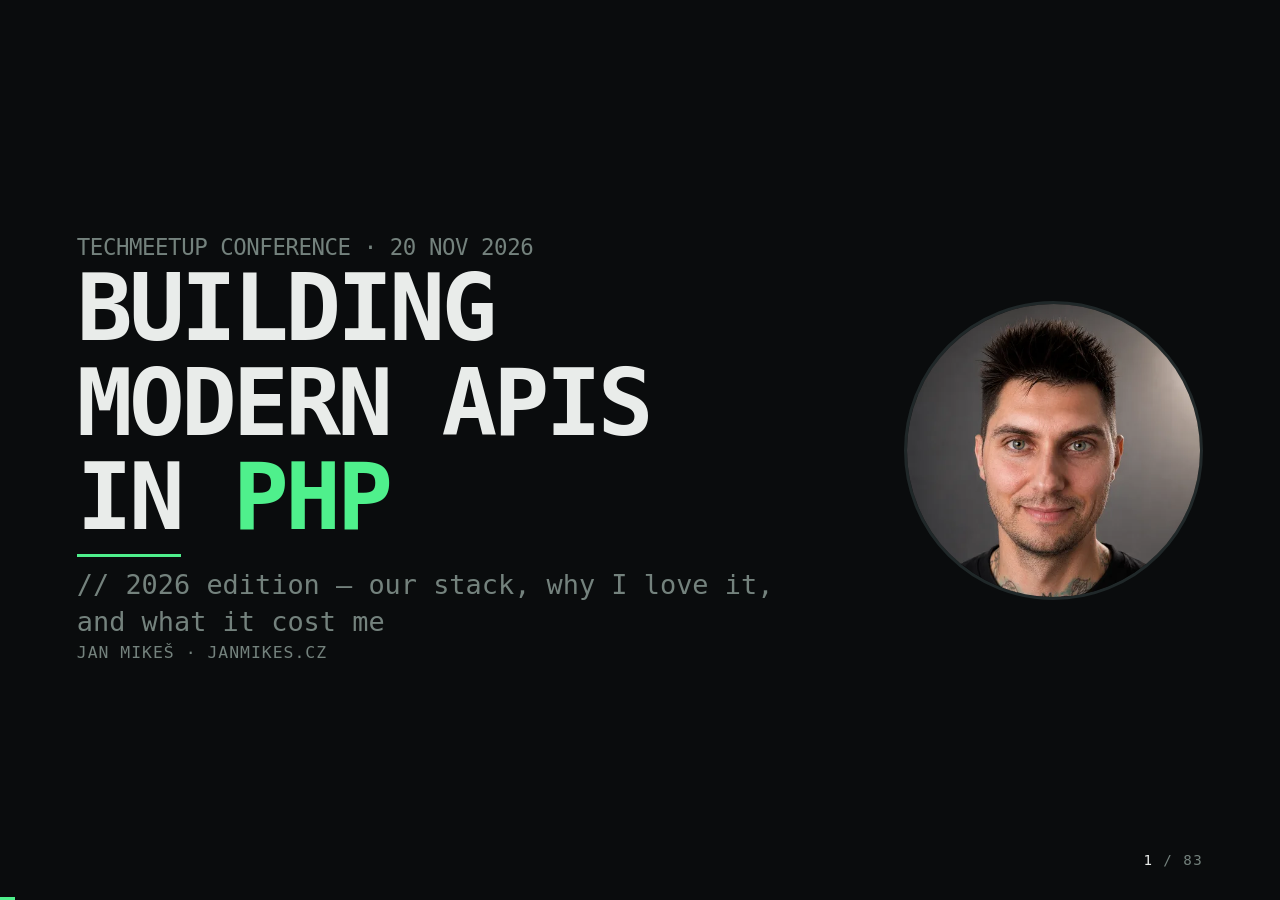
==== index.html @ 892d59a4 "Deck: close the access_control rules on the security slide The two rules were missing their closing " ====
<!DOCTYPE html>
<html lang="en">
<head>
<meta charset="utf-8">
<meta name="viewport" content="width=device-width, initial-scale=1, viewport-fit=cover">
<title>Building Modern APIs in PHP (2026 Edition) — Jan Mikeš</title>
<meta name="description" content="Our stack, why I love it, what it cost me: API Platform without Doctrine CRUD, scenarios and read models, FrankenPHP worker mode. Everything from MySpeedPuzzling, live and open source.">
<meta property="og:title" content="Building Modern APIs in PHP (2026 Edition)">
<meta property="og:description" content="TechMeetup 2026 — Jan Mikeš — API Platform without Doctrine, scenarios, read models and FrankenPHP worker mode, from a real production app.">
<meta property="og:type" content="website">
<link rel="stylesheet" href="style.css?v=2">
</head>
<body>

<div class="deck">

<!-- ===================== COLD OPEN ===================== -->

<section class="slide s-title">
  <div class="title-grid">
    <div>
      <h3>TECHMEETUP CONFERENCE · 20 NOV 2026</h3>
      <h1>BUILDING<br>MODERN APIS<br>IN <mark>PHP</mark></h1>
      <div class="rule-line"></div>
      <p class="sub">// 2026 edition — our stack, why I love it, and what it cost me</p>
      <p class="byline">JAN MIKEŠ · JANMIKES.CZ</p>
    </div>
    <img class="portrait" alt="Jan Mikeš"
         src="assets/img/janmikes-480.webp"
         srcset="assets/img/janmikes-320.webp 320w, assets/img/janmikes-480.webp 480w, assets/img/janmikes-640.webp 640w"
         sizes="(max-width: 860px) 40vw, 28vw"
         width="480" height="480" decoding="async">
  </div>
  <div class="act">cold open</div>
  <aside class="notes-src">Up while people sit down. <b>Do not introduce yourself yet.</b>
  First words: "I've prepared some live coding for you."</aside>
</section>

<section class="slide s-statement">
  <h1>LET'S BUILD<br>AN API.<br><mark>THE 2026 WAY.</mark></h1>
  <div class="act">cold open</div>
  <aside class="notes-src">"Live coding is risky, so I've brought a professional." Next slide plays by itself.</aside>
</section>

<section class="slide" data-autoplay data-speed="0.45" data-type-speed="0.9">
  <h2 class="visually-hidden">The million-dollar prompt</h2>
  <div class="claude">
    <div class="bar"><span class="logo">✻ Claude Code</span><span>~/www/myspeedpuzzling.com</span><span>main</span></div>
    <div class="ln you step type" data-delay="1200" data-text="create me puzzle endpoint that will make me a million dollar, with serializers, validators, pagination, filtering, documentation"></div>
    <div class="ln thinking step" data-delay="300" data-hold="2000">✻ Thinking…</div>
    <div class="ln ai step" data-delay="1400">On it: a public puzzle leaderboard endpoint. First I'll read how the existing API v1 endpoints are built.</div>
    <div class="ln tool step" data-delay="700"><b>Read</b>(src/Api/V1, tests/Controller/Api/V1, .claude/rules)</div>
    <div class="ln out step" data-delay="500">Read 14 files</div>
    <div class="ln tool step" data-delay="700"><b>Search</b>(the website's puzzle leaderboard)</div>
    <div class="ln out step" data-delay="500">src/Query/GetPuzzleSolvers.php · src/Services/PuzzlesSorter.php</div>
    <div class="ln ai step" data-delay="1100">Patterns are clear: DTO + provider, QueryParameter validation, GetPuzzleSolvers + PuzzlesSorter exactly like the website's leaderboard.</div>
    <div class="ln tool step" data-delay="900"><b>Write</b>(src/Api/V1/PuzzleLeaderboardResponse.php)</div>
    <div class="ln out step" data-delay="400">169 lines</div>
    <div class="ln tool step" data-delay="600"><b>Write</b>(src/Api/V1/PuzzleLeaderboardResponseProvider.php)</div>
    <div class="ln out step" data-delay="400">160 lines</div>
    <div class="ln tool step" data-delay="600"><b>Write</b>(tests/Controller/Api/V1/PuzzleLeaderboardEndpointTest.php)</div>
    <div class="ln out step" data-delay="400">394 lines</div>
    <div class="ln tool step" data-delay="900"><b>Bash</b>(phpunit PuzzleLeaderboardEndpointTest)</div>
    <div class="ln out step" data-delay="1300"><span class="ok">OK (21 tests, 140 assertions)</span></div>
    <div class="ln ai step" data-delay="800">21/21 green on the first run.</div>
    <div class="ln tool step" data-delay="700"><b>Bash</b>(phpstan · coding standard)</div>
    <div class="ln out step" data-delay="900"><span class="ok">✓ no errors</span></div>
    <div class="ln tool step" data-delay="800"><b>Bash</b>(gh pr create --draft)</div>
    <div class="ln out step" data-delay="900">github.com/MySpeedPuzzling/myspeedpuzzling.com/pull/477</div>
    <div class="ln final step" data-delay="1400">✓ New endpoint GET /api/v1/puzzles/{puzzleId}/leaderboard is ready: 21 tests, validation, filtering, pagination, serialization and OpenAPI documentation.</div>
    <div class="ln ai step" data-delay="1600">Sorry, million $ not included.</div>
  </div>
  <div class="act">cold open · animation</div>
  <aside class="notes-src"><b>Say nothing. Let them read.</b> It plays by itself, about 18 seconds (slower typing, 2 s of "Thinking…").
  <b>R</b> replays it, <b>→</b> skips to the end. Let the "…is ready" line land, then the last one: "Sorry, million $ not included." Wait for the laugh, then: "<b>It works.</b>"
  Real session: 19 Nov 2026, headless Claude Code, log in recording/session.jsonl. The setup prompt is not shown.</aside>
</section>

<section class="slide s-image">
  <h2 class="visually-hidden">It works: pull request #477</h2>
  <img src="assets/img/pr477-1440.webp"
       srcset="assets/img/pr477-960.webp 960w, assets/img/pr477-1440.webp 1440w, assets/img/pr477-1920.webp 1920w"
       sizes="100vw" alt="GitHub pull request #477, Million-dollar endpoint: puzzle leaderboard, with a description of data, privacy, parameters, errors, auth, docs and 21 tests" width="1920" height="1029" decoding="async">
  <p class="cap"><mark>IT WORKS.</mark> 4 min 5 s · CI green ✓</p>
  <p class="source">PR #477 · 21 tests · 830 lines · (Opus 5.5, /effort medium) · github.com/MySpeedPuzzling/myspeedpuzzling.com/pull/477</p>
  <div class="act">cold open</div>
  <aside class="notes-src">"<b>It works.</b> Four minutes. Twenty-one tests. And not just a terminal: <b>a real PR, on the real repo, CI green.</b>"
  Point at the bullet list: data, privacy, parameters, errors, docs, tests. Five seconds, then on.</aside>
</section>

<section class="slide s-statement">
  <h1>THE INTERESTING<br>PART ISN'T<br>THE <mark>AI</mark>.</h1>
  <p class="after">it's <b>why</b> it only took four minutes.</p>
  <div class="act">cold open</div>
  <aside class="notes-src">"That's what the next forty minutes are about." Slow down here, this is the thesis.</aside>
</section>

<section class="slide">
  <h3>EVERYTHING TODAY IS REAL</h3>
  <h2>MYSPEEDPUZZLING.com</h2>
  <p class="sub">the world's largest collection of speed puzzling results and puzzle database</p>
  <div class="numbers">
    <div><span class="n">12,500</span><span>puzzlers</span></div>
    <div><span class="n">500k+</span><span>solving times</span></div>
    <div><span class="n">daily</span><span>used every single day</span></div>
    <div><span class="n">MIT</span><span>open source</span></div>
  </div>
  <p class="small">github.com/MySpeedPuzzling/myspeedpuzzling.com</p>
  <div class="act">cold open</div>
  <aside class="notes-src">"Not theory. <b>Every file path on my slides exists</b> in that repo, you can check me while I talk."
  Bio in one breath here: who you are, 20 seconds max.
  Numbers: 12,504 players on 19 Nov 2026; 523k solving times in the October copy.</aside>
</section>

<section class="slide s-image">
  <h2 class="visually-hidden">Speed puzzling is a sport</h2>
  <img src="assets/img/wjpc-hall-1440.webp"
       srcset="assets/img/wjpc-hall-960.webp 960w, assets/img/wjpc-hall-1440.webp 1440w, assets/img/wjpc-hall-1920.webp 1920w"
       sizes="100vw" alt="The World Jigsaw Puzzle Championship hall in Valladolid: rows of competitors solving jigsaw puzzles in front of a big screen" width="1920" height="1080" decoding="async">
  <p class="cap">World Jigsaw Puzzle Championship, Valladolid. <mark>yes, it's a real sport.</mark></p>
  <p class="source">photo: World Jigsaw Puzzle Federation, WJPC 2023 · CC BY-SA 4.0 · via Wikimedia Commons</p>
  <div class="act">cold open</div>
  <aside class="notes-src">"People solve jigsaws against a timer. Competitively. <b>A world championship in Valladolid, thousands of competitors.</b> (2026: ~2,400 entries from 72 countries per press coverage, verify before quoting.) Remember that, there's a world record coming later."
  Real photo (WJPC 2023, the only openly licensed one). A WJPC 2026 photo would need the federation's permission.</aside>
</section>

<section class="slide">
  <div class="split">
    <img src="assets/img/wjpc2026-czech-team-720.webp"
         srcset="assets/img/wjpc2026-czech-team-480.webp 480w, assets/img/wjpc2026-czech-team-720.webp 720w, assets/img/wjpc2026-czech-team-960.webp 960w"
         sizes="(max-width: 860px) 80vw, 38vw" alt="The Czech team in yellow shirts in front of the World Jigsaw Puzzle Championship banner in Valladolid, 2026" width="960" height="870" decoding="async">
    <div>
      <h3>WJPC 2026 · VALLADOLID</h3>
      <h1>CZECHIA:<br><mark>WORLD CHAMPIONS</mark><br>IN TEAMS.</h1>
      <p class="sub">the best team on the planet. from here.</p>
    </div>
  </div>
  <div class="act">cold open</div>
  <aside class="notes-src">"And since you're in Czechia: <b>the Czech team are the 2026 world champions in the team category.</b>" Let the applause happen.
  Photo: Jan's own, 19 Sep 2026 (metadata and GPS stripped). Make sure the team is fine with being on the public deck.</aside>
</section>

<section class="slide">
  <h3>OUR STACK</h3>
  <pre class="term xl">PHP 8.5            <span class="dim"># yes, still</span>
Symfony 8
API Platform 5     <span class="dim"># without Doctrine CRUD</span>
Postgres 18        <span class="dim"># 436 hand-written queries</span>
Messenger          <span class="dim"># messages, everywhere</span>
FrankenPHP         <span class="dim"># worker mode</span></pre>
  <p class="why"><span class="arrow">→</span> not "best practice". <mark>our</mark> stack — and why I love it.</p>
  <div class="act">cold open</div>
  <aside class="notes-src">Quick read, one line each. The disclaimer comes next.</aside>
</section>

<!-- ===================== ACT 1 — THE EASY PART ===================== -->

<section class="slide">
  <h3>ACT 1</h3>
  <h2>THE API WAS THE <mark>EASY</mark> PART</h2>
  <div class="deflist">
    <div><span class="k">OCT 2023</span>Symfony app. <b>no API.</b></div>
    <div><span class="k">FEB 2026</span>API Platform. <mark>in one day</mark>.</div>
  </div>
  <p class="why"><span class="arrow">→</span> 2 years 4 months <b>without</b> an API.</p>
  <div class="act">act 1 · easy part</div>
  <aside class="notes-src">"Let me tell you how this API was born. Two years and four months without an API. Then it took one day, with Claude. Same reason the endpoint at the start took four minutes. <b>Why?</b>"
  Today (if asked): 38 operations, OAuth2, personal tokens, AI agents as clients.</aside>
</section>

<section class="slide">
  <h3>HOUR 1 · PLAIN SYMFONY APP → API</h3>
  <pre class="term"><span class="gr">$</span> composer require <mark>api</mark></pre>
  <p class="file">config/routes/api_platform.php</p>
  <pre class="term sm php">$routes-&gt;import('.', 'api_platform')-&gt;prefix('/api');</pre>
  <p class="file">config/packages/api_platform.php · trimmed</p>
  <pre class="term sm php">'mapping'        =&gt; ['paths' =&gt; ['%kernel.project_dir%/<mark>src/Api</mark>']],
'formats'        =&gt; ['json' =&gt; ['application/json']],
'error_formats'  =&gt; ['problem' =&gt; ['application/problem+json']],
'name_converter' =&gt; 'serializer.name_converter.camel_case_to_snake_case',
'defaults'       =&gt; ['stateless' =&gt; true],
'oauth'          =&gt; ['enabled' =&gt; true, 'flow' =&gt; 'authorizationCode', …],</pre>
  <div class="act">act 1 · easy part</div>
  <aside class="notes-src">Fly through it. "The Flex recipe does the rest. One command, one route import, one config file. No controllers. No routes. No serializer config per endpoint. <b>Everything after this hour is plain PHP classes.</b>"
  camelCase in PHP, snake_case on the wire, the name converter maps both ways, including validation paths.</aside>
</section>

<section class="slide">
  <h3>VOCABULARY · 3 WORDS FOR THE NEXT 30 MINUTES</h3>
  <div class="deflist">
    <div><span class="k">RESOURCE</span>a class with <mark>#[ApiResource]</mark>: URL + operations. <i>any</i> class.</div>
    <div class="step"><span class="k">PROVIDER</span>reads. "give me the data for this GET"</div>
    <div class="step"><span class="k">PROCESSOR</span>writes. "do something with this input"</div>
  </div>
  <p class="why step"><span class="arrow">→</span> provider &amp; processor are the <mark>touchpoint</mark>: request data in → your domain → response out</p>
  <p class="why step"><span class="arrow">→</span> by default both point at Doctrine. that default is <mark>the tutorial</mark>.</p>
  <div class="act">act 1 · easy part</div>
  <aside class="notes-src">Slowly, this is the glossary for the rest of the talk.
  "Provider and processor are <b>the only place your code touches the HTTP request</b>: they read what came in, hand it to your domain, and turn the result into the response. Everything behind them doesn't know HTTP exists."
  "Out of the box the provider loads an entity and the processor persists it: that's CRUD. <b>Swap those two and the entity disappears from your API.</b>"
  Input/output DTOs are obvious, not on the slide. If needed, say it in passing: in MSP, *Response classes are what goes out (GET), *Input classes are what comes in (POST/PATCH/DELETE).</aside>
</section>

<section class="slide s-statement">
  <h1>WHAT THEY TEACH<br>YOU IN <mark>SCHOOL</mark></h1>
  <p class="after">the official docs. the courses. every blog post.</p>
  <div class="act">act 1 · school</div>
  <aside class="notes-src">"So what does that default look like? Let's see what you learn when you google 'API Platform tutorial'."
  <b>Be fair:</b> the docs are good. They optimise for getting you running in five minutes. That's their job.</aside>
</section>

<section class="slide">
  <h3>LESSON 1 · THE ENTITY IS THE RESOURCE</h3>
  <pre class="term xl php"><span class="k">#[ORM\Entity]</span>
<span class="k">#[<mark>ApiResource</mark>]</span>
class Review
{ … }</pre>
  <p class="why"><span class="arrow">→</span> your table is now your public API. rename a column, break a client.</p>
  <p class="source">api-platform.com/docs/symfony · getting started (Book, Review)</p>
  <div class="act">act 1 · school</div>
  <aside class="notes-src">"Two attributes and you have a REST API. Magical. And from now on, <b>every migration is an API change</b>."</aside>
</section>

<section class="slide">
  <h3>LESSON 2 · SERIALIZATION GROUPS</h3>
  <pre class="term php"><span class="k">#[ApiResource(</span>
    normalizationContext: ['groups' =&gt; [<mark>'read'</mark>]],
    denormalizationContext: ['groups' =&gt; [<mark>'write'</mark>]],
<span class="k">)]</span>
class Book
{
    <span class="k">#[Groups(['read', 'write'])]</span>
    public $name;

    <span class="k">#[Groups(['write'])]</span>
    public $author;
}</pre>
  <p class="why"><span class="arrow">→</span> one class, many shapes, chosen by strings spread across many files</p>
  <p class="source">api-platform.com/docs/core/serialization · "As soon as any of the author's attributes is in the book group, the author will be embedded."</p>
  <div class="act">act 1 · school</div>
  <aside class="notes-src">Point at $author: "you can send it, but you never get it back. Write-only, because of one missing string." This is the docs' own Book example.
  Read the embedding quote out loud, slowly. "So whether the author ends up in the JSON depends on a string, <b>in another class</b>."</aside>
</section>

<section class="slide">
  <h3>LESSON 3 · LOGIC IN A SAVE() DECORATOR</h3>
  <pre class="term sm php"><span class="k">#[ORM\Entity]</span>
<span class="k">#[ApiResource(operations: [</span>
    new Post(
        processor: <mark>UserPasswordHasher</mark>::class,
        validationContext: ['groups' =&gt; ['Default', 'user:create']],
    ),
<span class="k">])]</span>
class User
{
    private ?string <mark>$plainPassword</mark> = null;  <span class="c">// not a column. lives here anyway.</span>
}

<span class="c"># services.yaml — wraps Doctrine's persist processor</span>
$processor: "@api_platform.doctrine.orm.state.persist_processor"</pre>
  <p class="why"><span class="arrow">→</span> the "register" scenario became a wrapper around <i>save()</i></p>
  <p class="source">api-platform.com/docs/symfony/user</p>
  <div class="act">act 1 · school</div>
  <aside class="notes-src">"A plain-text password field <b>on the entity</b>, a validation group per operation, and business logic hooked into persistence.
  Now add 'send a welcome email', 'give the referral bonus'… all of it lands in save()."</aside>
</section>

<section class="slide">
  <h3>LESSON 4 · …THE DOCS UN-TEACH THEMSELVES</h3>
  <pre class="term xl bad php"><span class="k">#[ApiFilter(SearchFilter::class, …)]</span></pre>
  <p class="why"><span class="arrow">→</span> "The legacy method using the ApiFilter attribute is <mark>not recommended</mark>."</p>
  <p class="source">api-platform.com/docs/core/filters</p>
  <div class="act">act 1 · school</div>
  <aside class="notes-src">Laugh beat. "Even the docs moved on. Half the blog posts out there didn't." The replacement, QueryParameter, is in act 2.</aside>
</section>


<section class="slide">
  <h3>WHY IT HURTS IN YEAR 2</h3>
  <div class="deflist">
    <div><span class="k">SCHEMA</span>is the public contract. refactor a table → version the API</div>
    <div class="step"><span class="k">GROUPS</span>what goes out depends on strings in 12 files</div>
    <div class="step"><span class="k">RELATIONS</span>lazy loading: the N+1 is one serializer call away</div>
    <div class="step"><span class="k">LOGIC</span>hides in persist hooks and lifecycle events</div>
    <div class="step"><span class="k">ONE MODEL</span>reads and writes fight over one class</div>
  </div>
  <p class="why step with-prev"><span class="arrow">→</span> tutorials optimise for <mark>minute 5</mark>. you live in year 5.</p>
  <div class="act">act 1 · school</div>
  <aside class="notes-src">"One model" is the CQS hook: "<b>Reads and writes want different things.</b>" Next slide: the disclaimer, where you say what you'd do instead.</aside>
</section>

<section class="slide s-statement">
  <h3 class="predict">⚠ DISCLAIMER</h3>
  <h1>HIGHLY<br><mark>OPINIONATED.</mark></h1>
  <p class="after">who knows me, knows: I'm obsessed with <b>CQS</b>.</p>
  <p class="after">reads and writes are <mark>different models</mark>.</p>
  <div class="act">act 1 · easy part</div>
  <aside class="notes-src">"Who knows me knows I'm a bit obsessed with CQS: separating the read model from the write model.
  <b>From here on it gets opinionated. You're allowed to boo.</b>" Wait for at least one boo or laugh.
  Everything that follows comes from that one obsession: the resource isn't the entity, scenarios instead of CRUD, read models.</aside>
</section>

<section class="slide s-statement">
  <h1>3 DECISIONS<br>FROM DAY 1.</h1>
  <p class="after">the resource · scenarios · the read model</p>
  <div class="act">act 1 · easy part</div>
  <aside class="notes-src">Answers the "why one day?" from the timeline: "So why did mine take one day? Three decisions from day one. None of them made for an API." Thesis of act 1.</aside>
</section>

<section class="slide s-statement">
  <h3>DECISION 1</h3>
  <h1>THE RESOURCE IS<br><mark>NOT YOUR ENTITY</mark></h1>
  <p class="after"><mark>0</mark> API resources are entities. every single one is a plain DTO.</p>
  <div class="act">act 1 · easy part</div>
  <aside class="notes-src">"Zero." <b>Pause on the zero.</b> Let it sink in.</aside>
</section>

<section class="slide">
  <h3>THE EXAMPLE ENDPOINT · THE RESOURCE</h3>
  <p class="file">src/Api/V1/PuzzleLeaderboardResponse.php · PR #477</p>
  <pre class="term sm php"><span class="k">#[ApiResource(</span><span class="c">/* operations: the GET route + its provider */</span><span class="k">)]</span>
<mark>final class</mark> PuzzleLeaderboardResponse
{
    public function __construct(
        public string $puzzleId,
        public int $total,
        public bool $hasMore,
        <span class="c">/** @var list&lt;PuzzleLeaderboardEntryResponse&gt; */</span>
        public array $entries,
    ) {}
}</pre>
  <p class="why"><span class="arrow">→</span> one DTO = one response shape. no entity. no groups.</p>
  <div class="act">act 1 · easy part</div>
  <aside class="notes-src">"This is what Claude wrote in the opening. <b>Serialization is just… a class.</b>" Trimmed for the slide: the operations (the GET route and its provider) are folded into a comment; the real file is in the PR.</aside>
</section>

<section class="slide s-statement">
  <h3>DECISION 2</h3>
  <h1><mark>SCENARIOS</mark>,<br>NOT CRUD</h1>
  <div class="act">act 1 · easy part</div>
  <aside class="notes-src">"I asked our business people what they think of CRUD. They said: thanks, it's getting better."</aside>
</section>

<section class="slide">
  <h3>WHAT THE USER ACTUALLY WANTS</h3>
  <div class="cols">
    <div>
      <span class="label rd">CRUD</span>
      <pre class="term bad">PATCH /competitions/42
{ "status": "published" }</pre>
    </div>
    <div>
      <span class="label gr">SCENARIO</span>
      <pre class="term">POST /competitions/42/<mark>publish</mark></pre>
    </div>
  </div>
  <p class="why"><span class="arrow">→</span> nobody has ever opened an app to <i>update an entity</i></p>
  <div class="act">act 1 · easy part</div>
  <aside class="notes-src">"They want to <b>publish a competition</b>. Validation, permissions, notifications — all belong to that verb, not to a status field."</aside>
</section>

<section class="slide">
  <h3>DESIGN FROM THE SCREEN, NOT THE TABLE</h3>
  <div class="s2c">
    <div class="s2c-col">
      <span class="s2c-l">1 · the screen</span>
      <div class="s2c-form">
        <div class="s2c-title">Add your time</div>
        <div class="s2c-field"><span>puzzle</span>Ravensburger 1000 ▾</div>
        <div class="s2c-field"><span>time</span>45:12</div>
        <div class="s2c-field"><span>☑</span>first try</div>
        <div class="s2c-btn">Save my time</div>
      </div>
    </div>
    <div class="s2c-ar">→</div>
    <div class="s2c-col">
      <span class="s2c-l">2 · what the user wants</span>
      <div class="s2c-intent">"add my<br>solving time"</div>
    </div>
    <div class="s2c-ar">→</div>
    <div class="s2c-col">
      <span class="s2c-l">3 · the code</span>
      <div class="s2c-code">
        <span class="s2c-k">command</span>
        <span class="s2c-cls"><mark>AddPuzzleSolvingTime</mark></span>
        <span class="s2c-path">src/Message/</span>
        <span class="s2c-down">↓ dispatched to</span>
        <span class="s2c-k">handler</span>
        <span class="s2c-cls">AddPuzzleSolvingTimeHandler</span>
        <span class="s2c-path">src/MessageHandler/</span>
      </div>
    </div>
  </div>
  <p class="s2c-not">not <s>INSERT INTO puzzle_solving_time</s> · not <s>PATCH /puzzle_solving_times/{id}</s></p>
  <p class="why"><span class="arrow">→</span> name the code after the <mark>click</mark>, not after the table</p>
  <p class="why"><span class="arrow">→</span> one command, 3 callers: web form · public API (apps and AI agents) · CLI seeder</p>
  <div class="act">act 1 · easy part</div>
  <aside class="notes-src">Left to right: "This is the screen. The user wants one thing: <b>add my solving time</b>. So the code is called exactly that: the command AddPuzzleSolvingTime, handled by AddPuzzleSolvingTimeHandler. It does everything that one click means."
  Point at the struck-through line: "Nobody clicks INSERT INTO puzzle_solving_time. Nobody wants to PATCH a row."
  Bottom line: one command, three callers (PuzzleAddController, CreateSolvingTimeProcessor, SandboxSeedConsoleCommand; AI agents come in through the public API). That's why the API was cheap: the commands already existed for the web form. Next: why that matters more than it sounds (CRUD).
  Optional aside: "Puzzlers look at the picture on the box before touching a piece. I look at the screen before touching the database."</aside>
</section>

<section class="slide">
  <h3>WHY NOT CRUD? · "I SOLVED A PUZZLE!" THE CRUD WAY</h3>
  <pre class="term bad sm"><span class="dim"># the first try of a puzzle (the client has to move the flag itself)</span>
GET    /puzzle_solving_times?player=me&amp;puzzle=…&amp;first_attempt=true
PATCH  /puzzle_solving_times/{old}    {"first_attempt": false}
POST   /puzzle_solving_times          {"first_attempt": true, "seconds": 2712, …}
DELETE /wish_list_items/{id}          <span class="dim"># solved it, so not on my wishlist any more</span>
<span class="step">POST   /notifications …               <span class="dim"># to my followers? private profile?</span>
POST   /player_badges …               <span class="dim"># for me? my 3 teammates too?</span>
PATCH  /puzzle_statistics/{id} …      <span class="dim"># the average time changed</span></span></pre>
  <p class="why step with-prev"><span class="arrow">→</span> <mark>7 calls</mark>. 0 transactions. the rules live in the mobile app.</p>
  <p class="why step with-prev"><span class="arrow">→</span> crash after call 2? your first try is gone. two phones? two first tries.</p>
  <div class="act">act 1 · easy part</div>
  <aside class="notes-src">"Anemic entity, overworked client: expose the entity and the rules have to live <b>somewhere</b>. Usually in the client."
  Read the first four calmly, they look reasonable. <b>Click:</b> the last three get a laugh.
  "Notify my followers… but my profile is private, so only the ones I allowed. Should the <b>phone</b> know that?"
  Illustrative URLs: this is what the entity-as-resource version would need, not our API.</aside>
</section>

<section class="slide">
  <h3>"I SOLVED A PUZZLE!" · THE SCENARIO WAY</h3>
  <pre class="term">POST /api/v1/me/solving-times
{ "puzzle_id": "…", "time": "45:12", "first_attempt": true }</pre>
  <div class="cols">
    <div>
      <span class="label gr">6 RULES · ONE TRANSACTION</span>
      <ul class="mlist">
        <li>same key = same save</li>
        <li>no accidental twin</li>
        <li>the round must be public</li>
        <li>one first try per puzzle (the flag <i>moves</i>)</li>
        <li>under 100 pieces/min</li>
        <li>teammates resolved</li>
      </ul>
    </div>
    <div class="step">
      <span class="label am">7 REACTIONS · AFTERWARDS</span>
      <ul class="mlist re">
        <li>badges for every teammate</li>
        <li>XP</li>
        <li>puzzle statistics</li>
        <li>time predictions</li>
        <li>duplicate scan</li>
        <li>notify followers (privacy-aware)</li>
        <li>off the wishlist</li>
      </ul>
    </div>
  </div>
  <p class="why step with-prev"><span class="arrow">→</span> <mark>1 call.</mark> the rules live where every client has to pass.</p>
  <p class="source">src/MessageHandler/AddPuzzleSolvingTimeHandler.php · the PuzzleSolved event, 5 listeners</p>
  <div class="act">act 1 · easy part</div>
  <aside class="notes-src">"Same handler for the website form, the API, the CLI import and the AI agents. <b>Nobody can forget a step, because there are no steps.</b>"
  Reads are the same story in reverse: the CRUD read of /me/results was 4,400+ HTTP requests (next: decision 3).</aside>
</section>

<section class="slide s-statement">
  <h3>DECISION 3</h3>
  <h1>THE <mark>READ MODEL</mark></h1>
  <p class="after">ask the database the question the screen asks.</p>
  <div class="act">act 1 · easy part</div>
  <aside class="notes-src">"Writes are scenarios. Reads are screens. Let me show you what a screen costs with an entity-shaped API."</aside>
</section>

<section class="slide">
  <h3 class="predict">PREDICT</h3>
  <h2>GET /me/results<br>for our top puzzler</h2>
  <p class="sub">2,327 results · 2,159 puzzles · about 2 MB of JSON</p>
  <p class="sub">how many SQL queries would classic Doctrine CRUD fire?</p>
  <div class="qmark">?</div>
  <div class="act">act 1 · easy part</div>
  <aside class="notes-src"><b>Get hands up:</b> 10? 100? 1,000? More?</aside>
</section>

<section class="slide">
  <h3>MEASURED · SAME DB, SAME DATA</h3>
  <pre class="term"><span class="rd">Doctrine CRUD</span>   ████████████████████████████  <span class="rd">9,210 queries</span>
                9,559 entities in memory · in ONE request
<span class="gr">read model</span>      ▏                              <span class="gr">7 queries</span>
                0 entities · 108 ms, whole request</pre>
  <p class="why"><span class="arrow">→</span> the REST-purist version: relations as links, the client does the joins. <mark>4,400+ HTTP requests</mark> for one screen.</p>
  <div class="act">act 1 · easy part</div>
  <aside class="notes-src">"Pick your poison: nine thousand queries in one request, or four thousand HTTP requests."
  "You don't fix N+1 with a smarter ORM trick. <b>You ask the database the question the screen asks.</b> And tests assert the query count." Then: "Three decisions. Now let me put them in one picture."
  <b>If asked about time:</b> loading the same data through entities took 1.9 s in a CLI script on a local Postgres (~0.2 ms per query), <i>without</i> HTTP, security or the serializer. With the DB on another host it's 5–9 s from the queries alone. The 4,400+ HTTP requests were counted, not timed (78 pages + 2,159 puzzles + 2,159 statistics).
  Method: benchmark/crud/crud-results.php, content/crud-vs-read-model.md.</aside>
</section>

<section class="slide">
  <h3>PUTTING IT TOGETHER · THE LAYERS</h3>
  <div class="lyr">
    <div class="lyr-hd"></div>
    <div class="lyr-hd l1">HTTP<small>knows the request</small></div>
    <div class="lyr-hd l2">application<small>no HTTP</small></div>
    <div class="lyr-hd l3">domain · storage<small>no HTTP</small></div>

    <div class="lyr-tag gr">API<br>READ</div>
    <div class="lyr-cell l1"><div class="lyr-in"><span class="bx">GET</span><span class="ar">→</span><span class="bx hl">Provider</span></div><div class="lyr-out"><span class="ar">←</span><span class="bx out">Response DTO</span></div></div>
    <div class="lyr-cell l2"><div class="lyr-in"><span class="bx">Query</span></div><div class="lyr-out"><span class="ar">←</span><span class="bx out">Result DTO</span></div></div>
    <div class="lyr-cell l3"><div class="lyr-in"><span class="bx">hand-written SQL</span></div><div class="lyr-out"><span class="ar">←</span><span class="bx out">rows</span><span class="lyr-note">no entity</span></div></div>

    <div class="lyr-tag am step">API<br>WRITE</div>
    <div class="lyr-cell l1 step"><div class="lyr-in"><span class="bx">POST</span><span class="ar">→</span><span class="bx hl">Processor</span></div><div class="lyr-out"><span class="ar">←</span><span class="bx out">Response DTO</span><span class="lyr-note">from the <mark>read side</mark></span></div></div>
    <div class="lyr-cell l2 step"><div class="lyr-in"><span class="bx">Command</span><span class="ar">→</span><span class="bx">Handler</span></div><div class="lyr-out"><span class="ar">←</span><span class="bx out">void</span></div></div>
    <div class="lyr-cell l3 step"><div class="lyr-in"><span class="bx">Entity</span><span class="ar">→</span><span class="bx">Repository</span></div></div>

    <div class="lyr-tag bl step">WEB<br>READ</div>
    <div class="lyr-cell l1 step"><div class="lyr-in"><span class="bx">page</span><span class="ar">→</span><span class="bx hl">Controller</span></div><div class="lyr-out"><span class="ar">←</span><span class="bx out">HTML</span></div></div>
    <div class="lyr-cell l2 lyr-same step"><span>the <b>same</b> Query</span></div>
    <div class="lyr-cell l3 lyr-same step"><span>the <b>same</b> SQL</span></div>

    <div class="lyr-tag bl step">WEB<br>WRITE</div>
    <div class="lyr-cell l1 step"><div class="lyr-in"><span class="bx">form</span><span class="ar">→</span><span class="bx hl">Controller</span></div><div class="lyr-out"><span class="ar">←</span><span class="bx out">redirect</span></div></div>
    <div class="lyr-cell l2 lyr-same step"><span>the <b>same</b> Command</span></div>
    <div class="lyr-cell l3 lyr-same step"><span>the <b>same</b> Entity</span></div>
  </div>
  <div class="act">act 1 · together</div>
  <aside class="notes-src">"Three decisions, one picture." Three bands: only the green HTTP band knows there is a request. Read each row left to right (the request), then the dim line right to left (what comes back).
  <b>Read:</b> GET → provider → query object → SQL. Rows come back as a Result DTO, the provider turns it into the Response DTO. No entity, no Doctrine hydration.
  <b>Write</b> (click): POST → processor (the adapter: validated input, user, id, dispatch) → command → handler → entity → repository. The handler returns <b>void</b>, so the processor asks the <b>read side</b> for the response.
  <b>Web read / web write</b> (clicks): the website's controllers are just more doors. A page uses the same query, a form dispatches the same command.
  "Provider = the read door. Processor = the write door. Controller = the website's door. Everything behind the doors is shared."</aside>
</section>

<section class="slide">
  <h3>SYNTAX SUGAR · THE GOOD KIND</h3>
  <h2>THE <mark>MAGIC</mark> WE WANT</h2>
  <div class="cols magic">
    <div>
      <span class="label gr">MAGIC · API PLATFORM DOES IT</span>
      <ul class="mlist">
        <li>routing from <b>uriTemplate</b></li>
        <li>security expressions per operation</li>
        <li>JSON body → typed <b>Input DTO</b></li>
        <li>validation → <b>422</b> with field paths</li>
        <li>query parameters: typed, validated</li>
        <li>DTO → JSON, the right status codes</li>
        <li>errors as <b>problem+json</b></li>
        <li><b>OpenAPI docs</b>, generated, can't drift</li>
      </ul>
    </div>
    <div class="step">
      <span class="label am">EXPLICIT · I (CLAUDE) WRITE IT</span>
      <ul class="mlist ex">
        <li>the resource: <b>the JSON shape</b></li>
        <li>the provider: <b>which query</b></li>
        <li>the processor: <b>which command</b></li>
        <li>the handler: <b>the business rules</b></li>
        <li>the SQL</li>
      </ul>
      <p class="mnote">no Request. no Response. plain PHP objects in, plain objects out.</p>
    </div>
  </div>
  <p class="why"><span class="arrow">→</span> magic for the boring HTTP, explicit for the business. <mark>the best of both worlds</mark>.</p>
  <div class="act">act 1 · together</div>
  <aside class="notes-src">"Some of you are thinking: attributes, conventions… <b>that's magic</b>. Yes. And it's the magic I want."
  Left column: "All of this is the <b>boring, repetitive</b> part of every endpoint. API Platform does it the same way 38 times. I never write it, I never test it, and the docs can't lie because they come from the same declaration."
  Click, right column: "Everything that is <b>mine</b> is explicit: the shape, the query, the command, the rules. My code never touches the HTTP request."
  Bottom line: "Magic where it's boring, explicit where it matters." (Why not a controller: you'd be writing the left column yourself, 38 times. The docs also recommend providers/processors over custom controllers.)</aside>
</section>

<section class="slide">
  <h3>END TO END · READ ① THE RESOURCE</h3>
  <p class="file">src/Api/V1/MyCollectionsResponse.php</p>
  <pre class="term sm php">#[ApiResource(operations: [
    new <mark>Get</mark>(
        uriTemplate: '/v1/me/collections',
        security: "is_granted('ROLE_OAUTH2_COLLECTIONS:READ') or …",
        provider: <mark>MyCollectionsResponseProvider</mark>::class,
    ),
])]
final class MyCollectionsResponse
{
    public function __construct(
        public string $playerId,
        public int $count,
        /** @var list&lt;CollectionResponse&gt; */
        public array $collections,
    ) {}
}</pre>
  <div class="act">act 1 · end to end</div>
  <aside class="notes-src">Say: "URL, who may call it, the JSON shape. No entity, no groups."
  "Let's walk one read and one write all the way through: <b>my collections</b>. The resource says three things: the URL, who may call it, and the JSON shape. That's all it does."
  Trimmed: the openapi tag and the docblock types; $collections is assigned in the constructor body in the real file.</aside>
</section>

<section class="slide">
  <h3>END TO END · READ ② THE PROVIDER</h3>
  <p class="file">src/Api/V1/MyCollectionsResponseProvider.php</p>
  <pre class="term sm php">/** @implements <mark>ProviderInterface</mark>&lt;MyCollectionsResponse&gt; */
final readonly class MyCollectionsResponseProvider implements ProviderInterface
{
    public function __construct(private GetPlayerCollections $getPlayerCollections) {}

    public function provide(Operation $operation, …): MyCollectionsResponse
    {
        $playerId = /* the logged-in player, from Security */;

        $collections = $this-&gt;<mark>getPlayerCollections</mark>-&gt;byPlayerId($playerId);

        $responses = array_map(
            fn (CollectionOverview $c) =&gt; new CollectionResponse(/* id, name, … */),
            $collections,
        );

        return new MyCollectionsResponse($playerId, count($responses), $responses);
    }
}</pre>
  <div class="act">act 1 · end to end</div>
  <aside class="notes-src">Say: "The provider is glue: who's asking, ask the read side, map to the response."
  "One interface, one method. API Platform calls provide() for the GET and serializes whatever object I return. No Request, no Response."
  Trimmed: the unused $uriVariables/$context parameters, the GetCollectionItems dependency and the virtual "Default Collection" prepended when the player has items outside any collection, and the CollectionResponse constructor arguments (collectionId, name, description, visibility).</aside>
</section>

<section class="slide">
  <h3>END TO END · READ ③ THE QUERY</h3>
  <p class="file">src/Query/GetPlayerCollections.php</p>
  <pre class="term sm php">readonly final class GetPlayerCollections
{
    public function __construct(private Connection $database) {}

    /** @return list&lt;CollectionOverview&gt; */
    public function byPlayerId(string $playerId): array
    {
        $query = &lt;&lt;&lt;SQL
            <span class="syn kw">SELECT</span> id, name, description, visibility
            <span class="syn kw">FROM</span> collection
            <span class="syn kw">WHERE</span> player_id = :playerId
            <span class="syn kw">ORDER BY</span> created_at <span class="syn kw">DESC</span>
            SQL;

        $rows = $this-&gt;database-&gt;executeQuery($query, ['playerId' =&gt; $playerId])
            -&gt;fetchAllAssociative();

        return array_map(fn (array $row) =&gt; new <mark>CollectionOverview</mark>(/* row → typed */), $rows);
    }
}</pre>
  <div class="act">act 1 · end to end</div>
  <aside class="notes-src">Say: "Plain SQL into a read DTO. No entity. The website uses the same query."
  "The query already existed for the collections page. <b>The API just got a new door to it.</b>" GetPlayerCollections is also used by PuzzleLibraryController, PuzzleAddController, PuzzlePickerController and others.
  Reformatted for the slide: the constructor and executeQuery are on one line each, the heredoc is indented, $data is renamed $rows, the closure is an arrow function, the @return/@var docblocks are trimmed, and the CollectionOverview arguments (playerId, collectionId, name, description, visibility) are elided. The SQL is verbatim.</aside>
</section>

<section class="slide">
  <h3>END TO END · WRITE ① THE INPUT</h3>
  <p class="file">src/Api/V1/CreateCollectionInput.php</p>
  <pre class="term sm php">#[ApiResource(operations: [
    new <mark>Post</mark>(
        uriTemplate: '/v1/me/collections',
        security: "is_granted('ROLE_OAUTH2_COLLECTIONS:WRITE') or …",
        output: CollectionResponse::class,
        processor: <mark>CreateCollectionProcessor</mark>::class,
    ),
])]
final class CreateCollectionInput
{
    #[Assert\NotBlank]
    #[Assert\Length(max: 100)]
    public string $name = '';

    #[Assert\Length(max: 500)]
    public ?string $description = null;
}</pre>
  <p class="why"><span class="arrow">→</span> body validation on the input. invalid? a 422 before any of my code runs.</p>
  <div class="act">act 1 · end to end</div>
  <aside class="notes-src">"Input and output are different classes. <b>What you send is not what you get back.</b>"</aside>
</section>

<section class="slide">
  <h3>END TO END · WRITE ② THE PROCESSOR</h3>
  <p class="file">src/Api/V1/CreateCollectionProcessor.php</p>
  <pre class="term sm php">/** @implements <mark>ProcessorInterface</mark>&lt;CreateCollectionInput, CollectionResponse&gt; */
final readonly class CreateCollectionProcessor implements ProcessorInterface
{
    public function process(mixed $data, Operation $operation, …): CollectionResponse
    {
        $playerId = /* the logged-in player, from Security */;

        if (/* no active membership */) {
            throw new AccessDeniedHttpException('Active membership is required');
        }

        $collectionId = <mark>Uuid::uuid7()</mark>-&gt;toString();

        $this-&gt;messageBus-&gt;<mark>dispatch</mark>(new CreateCollection(
            $collectionId, $playerId, $data-&gt;name, /* description, visibility */
        ));

        return new CollectionResponse($collectionId, /* + the input fields */);
    }
}</pre>
  <div class="act">act 1 · end to end</div>
  <aside class="notes-src">Say: "The processor is an adapter. The command has no idea HTTP exists."
  "Who are you, are you allowed, here's your new id, go. The ID is generated <b>before</b> dispatch: sync or async, I already know the URL."
  This is <b>Team A</b> (the clean way); team B comes after the handler.</aside>
</section>

<section class="slide">
  <h3>END TO END · WRITE ③ COMMAND → HANDLER</h3>
  <p class="file">src/MessageHandler/CreateCollectionHandler.php</p>
  <pre class="term sm php">#[AsMessageHandler]
readonly final class CreateCollectionHandler
{
    public function __invoke(CreateCollection $message): <mark>void</mark>
    {
        $player = $this-&gt;playerRepository-&gt;get($message-&gt;playerId);

        if ($this-&gt;collectionRepository-&gt;findByNameAndPlayer(/* name, player */) !== null) {
            throw new CollectionAlreadyExists(/* the existing id */);
        }

        $this-&gt;collectionRepository-&gt;save(new Collection(
            Uuid::fromString($message-&gt;collectionId), $player, $message-&gt;name, /* … */
        ));
    }
}</pre>
  <p class="why"><span class="arrow">→</span> the same handler serves the website form, the API and the CLI</p>
  <div class="act">act 1 · end to end</div>
  <aside class="notes-src">"Same handler for the website form, the API and the CLI." Then on to the next slide: five classes for one write.</aside>
</section>

<section class="slide s-statement">
  <h3>TEAM A</h3>
  <h1>THIS WAS THE<br><mark>CLEAN</mark> WAY.</h1>
  <p class="after">input → processor → command → handler → response. five classes for one write.</p>
  <p class="after">or… <b>even more pragmatic?</b> useful for <mark>pure APIs</mark>.</p>
  <div class="act">act 1 · together</div>
  <aside class="notes-src">"Five classes for one write. Is that a lot? For a public API with strangers on the other side, I think it's worth it. But there's a shorter way, and I use it too: useful for <b>pure APIs</b>, where the API is the only door and one frontend is the only client."</aside>
</section>

<section class="slide">
  <h3>TEAM B · THE PRAGMATIC WAY</h3>
  <p class="file">Fantasy Academy · api/src/Message/Subscription/CreateCheckoutSession.php</p>
  <pre class="term sm php"><span class="k">#[Post(</span>
    uriTemplate: '/subscription/checkout',
    output: CheckoutSessionResponse::class,
    <mark>messenger: 'input'</mark>,
<span class="k">)]</span>
readonly final class CreateCheckoutSession
{
    public function __construct(
        <span class="k">#[Assert\Choice(['monthly', 'yearly'])]</span>
        public string $plan,
    ) {}
}</pre>
  <p class="why"><span class="arrow">→</span> no processor. no mapping. the message <mark>is</mark> the resource.</p>
  <div class="act">act 1 · together</div>
  <aside class="notes-src">"<b>Team B.</b> Another project of mine, open source too. The command carries the API attributes, API Platform dispatches it straight to the bus." (Trimmed: in Fantasy Academy a middleware fills in the user id. We skip that discussion: in MySpeedPuzzling the processor passes the player id explicitly, as on the previous slides.)</aside>
</section>

<section class="slide">
  <h3>TEAM B · THE HANDLER RETURNS THE RESPONSE</h3>
  <p class="file">Fantasy Academy · api/src/MessageHandler/Subscription/CreateCheckoutSessionHandler.php</p>
  <pre class="term sm php">#[AsMessageHandler]
readonly final class CreateCheckoutSessionHandler
{
    public function __invoke(CreateCheckoutSession $message): <mark>CheckoutSessionResponse</mark>
    {
        $user = $this-&gt;userRepository-&gt;getById(/* the logged-in user */);

        /* … find or create the Stripe customer, pick the price for $message-&gt;plan */

        $session = $this-&gt;stripeClient-&gt;createCheckoutSession(/* customer, price, urls, user */);

        <mark>return new CheckoutSessionResponse</mark>(
            checkoutUrl: $session-&gt;url,
            sessionId: $session-&gt;sessionId,
        );
    }
}</pre>
  <p class="why"><span class="arrow">→</span> the return value <mark>is</mark> the response. API Platform reads it from Messenger's HandledStamp.</p>
  <div class="act">act 1 · together</div>
  <aside class="notes-src">"How does the response get back? API Platform's own Messenger processor takes the HandledStamp and serializes the handler's return value. <b>No processor, no mapping, no read-side call.</b>"
  The price: the handler returns data, so it can't simply go async (that would be 202 + output: false). Trimmed: the Stripe customer creation, the price lookup and the success/cancel URLs.</aside>
</section>

<section class="slide s-statement">
  <h1>WHAT DO<br><mark>YOU</mark> THINK?</h1>
  <p class="after">A: more files, a decoupled contract · B: less code, the command <i>is</i> the contract</p>
  <p class="after">hands up: team A … team B …</p>
  <div class="act">act 1 · together</div>
  <aside class="notes-src"><b>Show of hands. Count it out loud.</b> "This is going to be an interesting afterparty."</aside>
</section>

<section class="slide s-rule">
  <h3>MY RULE · OPINION</h3>
  <h2>OWN EVERY CLIENT?<br>THE MESSAGE CAN BE<br>THE CONTRACT.</h2>
  <p class="why"><span class="arrow">→</span> strangers integrate with you? put a <mark>layer</mark> between.</p>
  <p class="rule-sub">Fantasy Academy: one frontend, same repo → B. MySpeedPuzzling: public API, 3 callers → A.</p>
  <div class="act">act 1 · together</div>
  <aside class="notes-src">"<b>Both are mine. I chose differently, on purpose.</b>"</aside>
</section>

<!-- ===================== ACT 2 — PRODUCTION-GRADE ===================== -->

<section class="slide s-rule">
  <h1>PRODUCTION-<br>GRADE</h1>
  <p class="agenda">validation · domain errors · docs · security · speed</p>
  <div class="act">act 2 · production</div>
  <aside class="notes-src">"Fine, it's cheap. Is it any good?"</aside>
</section>

<section class="slide">
  <h3>FILTERING + VALIDATION <mark>FOR FREE</mark></h3>
  <p class="file">src/Api/V1/PuzzleLeaderboardResponse.php · PR #477</p>
  <pre class="term sm php">new Get(
    uriTemplate: '/v1/puzzles/{puzzleId}/leaderboard',
    <mark>parameters</mark>: [
        'type' =&gt; new QueryParameter(
            constraints: [new Choice(['solo', 'duo', 'team'])],
        ),
        'country' =&gt; new QueryParameter(castFn: /* lowercase */),
        'limit' =&gt; new QueryParameter(
            schema: ['type' =&gt; 'integer', 'maximum' =&gt; 100, 'default' =&gt; 20],
            constraints: [new <mark>Range</mark>(min: 1, max: 100)],
        ),
    ],
)</pre>
  <p class="why"><span class="arrow">→</span> declared, not coded. and it lands in the OpenAPI docs.</p>
  <p class="why"><span class="arrow">→</span> <span class="k">?limit=1000</span> → <mark>422</mark> problem+json: "limit: This value should be between 1 and 100."</p>
  <div class="act">act 2 · production</div>
  <aside class="notes-src">Bottom line: "I asked for a thousand. <b>It said no.</b>" problem+json (RFC 9457), every client library understands it.
  Symfony Validator constraints on query parameters. The same declaration drives validation and documentation.</aside>
</section>

<section class="slide">
  <h3>PAGINATION · WHERE DO PAGE AND LIMIT COME FROM?</h3>
  <pre class="term sm"><span class="gr">GET</span> /api/v1/puzzles?<mark>page=2&amp;limit=20</mark></pre>
  <p class="file">src/Api/V1/PuzzleSearchResponseProvider.php</p>
  <pre class="term sm php">public function provide(Operation $operation, …): PuzzleListResponse
{
    // declared as QueryParameter on the resource: validated, cast to int, defaults 1 / 20
    $page  = $operation-&gt;getParameters()-&gt;get('page')-&gt;getValue();     // 2
    $limit = $operation-&gt;getParameters()-&gt;get('limit')-&gt;getValue();    // 20

    $total     = $this-&gt;searchPuzzle-&gt;countByUserInput(/* the filters */);
    $overviews = $this-&gt;searchPuzzle-&gt;byUserInput(
        /* the filters, the sort */
        <mark>offset: ($page - 1) * $limit</mark>,   // 20
        <mark>limit: $limit</mark>,                  // 20
    );
    return new PuzzleListResponse(/* puzzles, total, page, limit, hasMore */);
}</pre>
  <p class="why"><span class="arrow">→</span> page + limit in, offset + limit to the query. SQL does the paging.</p>
  <div class="act">act 2 · production</div>
  <aside class="notes-src">Walk it top to bottom: "The client asks for page 2. <b>page and limit are declared on the resource</b>, like the filters on the previous slide, so they arrive already validated and cast: page=0 or limit=1000 is a 422 before this code runs."
  "Then it's plain PHP: turn page into an offset and hand both to the same query the website's puzzle search uses. <b>No paginator, no magic: two numbers into a query.</b>"
  Real code from the puzzle search endpoint (GET /api/v1/puzzles), trimmed: provide() reads them through a small intValue() helper over $operation-&gt;getParameters(), shown inline here; skipped are the rate limit, the EAN lookup, the filters (query, manufacturer, pieces, difficulty), the membership 403s and the card building.</aside>
</section>

<section class="slide">
  <h3>BODY VALIDATION · WHEN ATTRIBUTES AREN'T ENOUGH</h3>
  <p class="file">src/Api/V1/CreateSolvingTimeInput.php</p>
  <pre class="term sm php">final class CreateSolvingTimeInput
{
    #[Assert\Regex('/^\d{1,2}:\d{2}(:\d{2})?$/', message: 'HH:MM:SS or MM:SS')]
    public string $time = '';

    #[Assert\Positive]
    public ?int $piecesPlaced = null;   // an unfinished competition result

    #[Assert\<mark>Callback</mark>]
    public function validateTime(ExecutionContextInterface $context): void
    {
        if ($this-&gt;piecesPlaced === null &amp;&amp; trim($this-&gt;time) === '') {
            $context-&gt;buildViolation('This value should not be blank.')
                -&gt;atPath('time')-&gt;addViolation();
        }
    }
}</pre>
  <p class="why"><span class="arrow">→</span> rules across fields live on the input too. same 422, same <i>violations</i> format.</p>
  <div class="act">act 2 · production</div>
  <aside class="notes-src">"Time is required… unless the round ran out and you report pieces placed. <b>Plain Symfony Validator</b>, nothing API-specific."
  Reusable custom constraints exist too (StrongPassword, NotMistypedEmailDomain in src/Validator).</aside>
</section>

<section class="slide s-statement">
  <h3>THE LIMIT OF VALIDATION</h3>
  <h1>SOME RULES CAN'T<br>BE CHECKED AT<br><mark>THE DOOR</mark></h1>
  <p class="after">"one first try per puzzle" needs the database. and a race beats any form.</p>
  <div class="act">act 2 · production</div>
  <aside class="notes-src">"Validation at the door is easy: shape, ranges, enums. But 'you already have a first try of this puzzle'
  depends on data, and two phones can submit at the same second. <b>That rule belongs to the domain.</b>"</aside>
</section>

<section class="slide">
  <h3>THROWN IN THE DOMAIN</h3>
  <p class="file">src/MessageHandler/AddPuzzleSolvingTimeHandler.php</p>
  <pre class="term sm php">#[AsMessageHandler]
readonly final class AddPuzzleSolvingTimeHandler
{
    public function __invoke(AddPuzzleSolvingTime $message): void
    {
        if ($message-&gt;firstAttempt) {
            $firstTry = $this-&gt;firstTryAssessor-&gt;assess(/* player, puzzle */);

            if ($firstTry-&gt;blocks($message-&gt;firstTryResolution)) {
                throw new <mark>FirstTryAlreadyTaken</mark>($firstTry);
            }
        }

        /* … save the time, raise PuzzleSolved */
    }
}</pre>
  <p class="why"><span class="arrow">→</span> no HTTP. no status code. just the business saying no.</p>
  <div class="act">act 2 · production</div>
  <aside class="notes-src">"The handler has no idea whether a browser, the API, the CLI or an AI agent called it. <b>It just refuses.</b>"
  334 exception classes in src/Exceptions.</aside>
</section>

<section class="slide">
  <h3>TRANSLATED AT THE EDGE</h3>
  <p class="file">src/Api/V1/CreateSolvingTimeProcessor.php</p>
  <pre class="term sm php">// API door · CreateSolvingTimeProcessor::process()
try {
    $this-&gt;messageBus-&gt;dispatch(new AddPuzzleSolvingTime(/* … */));
} catch (HandlerFailedException $exception) {
    if ($exception-&gt;getPrevious() instanceof <mark>FirstTryAlreadyTaken</mark>) {
        throw FirstTryConflictResponse::from(/* … */);   // → <mark>422</mark> + a helpful detail
    }
    /* other domain errors… */
}

// web door · PuzzleAddController: the SAME exception
if ($realException instanceof FirstTryAlreadyTaken) {
    $form-&gt;addError(new FormError(/* translated message */));   // → a red form error
}</pre>
  <p class="why"><span class="arrow">→</span> one domain exception. <mark>two translations</mark>. each door speaks its own language.</p>
  <div class="act">act 2 · production</div>
  <aside class="notes-src">"The API says 422 with a message the client can act on. The website shows a red line under the form. <b>The rule exists once.</b>"</aside>
</section>

<section class="slide">
  <h3>ONE CODEBASE · 3 KINDS OF CALLER</h3>
  <pre class="diagram">OAuth2 apps      <span class="dim">scopes → roles                        </span>─┐
personal tokens  <span class="dim">Authorization: Token msp_pat_…        </span>─┼─▶  <mark>ApiUser</mark>  ─▶  same commands
AI agents        <span class="dim">internal API, ~90 scenario endpoints  </span>─┘</pre>
  <p class="why"><span class="arrow">→</span> who you are is a firewall problem. what you do is a command.</p>
  <div class="act">act 2 · production</div>
  <aside class="notes-src">PatUser and OAuth2User implement one interface. The internal API for agents is plain Symfony controllers, named by scenario.</aside>
</section>

<section class="slide">
  <h3>SECURITY ① WHO ARE YOU?</h3>
  <p class="file">config/packages/security.php</p>
  <pre class="term sm php">'firewalls' =&gt; [
    'api' =&gt; [
        'pattern'   =&gt; '^/api/v1/',
        'stateless' =&gt; true,                    // no session, no cookie
        '<mark>oauth2</mark>'    =&gt; true,                    // league/oauth2-server-bundle
        'custom_authenticators' =&gt; [PatAuthenticator::class],
    ],
],
'access_control' =&gt; [
    ['path' =&gt; '^/api/v1/me', 'roles' =&gt; [PatUser::ROLE, OAuth2User::ROLE]],
    ['path' =&gt; '^/api/v1/players/.*/results', 'roles' =&gt; [<mark>OAuth2Scope::ResultsRead-&gt;role()</mark>]],
],</pre>
  <p class="why"><span class="arrow">→</span> scopes become roles. a whole path is closed even if an endpoint forgets.</p>
  <div class="act">act 2 · production</div>
  <aside class="notes-src">Plain Symfony security. <b>Firewall = authentication</b>; access_control is the safety net "for the one somebody forgets". The OAuth2 bundle maps scope collections:write to ROLE_OAUTH2_COLLECTIONS:WRITE.</aside>
</section>

<section class="slide">
  <h3>SECURITY ② WHAT MAY YOU DO?</h3>
  <pre class="term sm php">// 1. the operation (#[ApiResource]): is this token allowed here at all?
security: "is_granted('ROLE_OAUTH2_COLLECTIONS:WRITE') or …",

// 2. the processor: the business rule → <mark>403</mark>
if (/* no active membership */) {
    throw new AccessDeniedHttpException('Active membership is required');
}

// 3. the provider: be nice to the database → <mark>429</mark>
if (!$this-&gt;apiPuzzleSearchLimiter-&gt;create($key)-&gt;consume()-&gt;isAccepted()) {
    throw new TooManyRequestsHttpException($retryAfterSeconds);
}</pre>
  <p class="why"><span class="arrow">→</span> token scope, business permission, rate limit. three questions, three places.</p>
  <div class="act">act 2 · production</div>
  <aside class="notes-src">"A personal token can do everything you can. An OAuth app only what you approved. <b>And being logged in doesn't make you a member.</b>"
  Rate limiter: Symfony RateLimiter on puzzle search (PuzzleSearchResponseProvider). Ownership checks ("only your own collection items") live in processors too.</aside>
</section>

<section class="slide s-statement">
  <h3>MIDPOINT BREAK</h3>
  <h1>REMEMBER THE<br><mark>WORLD CHAMPIONS</mark>?</h1>
  <p class="after">let's talk about how fast they are.</p>
  <div class="act">act 2 · easter egg</div>
  <aside class="notes-src">Midpoint reset, callback to the WJPC slides at the start. "World records are set on our platform."</aside>
</section>

<section class="slide">
  <h3>WORLD RECORD MATH</h3>
  <div class="numbers">
    <div><span class="n">16:30</span><span>500 pieces, the fastest solo on MySpeedPuzzling</span></div>
    <div><span class="n">4:05</span><span>one endpoint, Claude Code</span></div>
    <div class="step"><span class="n">= 4</span><span>endpoints per world record</span></div>
  </div>
  <div class="act">act 2 · easter egg</div>
  <aside class="notes-src">"In the time the fastest puzzler solves 500 pieces, Claude ships four endpoints. <b>Lower effort, better context — more.</b>" <b>Confirm the record before the talk.</b></aside>
</section>

<section class="slide s-statement">
  <h1>SPEAKING OF<br><mark>SPEED.</mark></h1>
  <div class="act">act 2 · production</div>
  <aside class="notes-src">Bridge to performance.</aside>
</section>

<section class="slide s-statement">
  <h1>"PHP IS SLOW."</h1>
  <p class="after">— every conference since 2008</p>
  <div class="act">act 2 · production</div>
  <aside class="notes-src">Pause. "PHP has been declared dead more times than I've lost a corner piece under the sofa."</aside>
</section>

<section class="slide">
  <h3>FRANKENPHP</h3>
  <h2><mark>WORKER MODE</mark></h2>
  <pre class="diagram">boot kernel ─▶ build container ─▶ routing   <span class="dim"># once</span>
   ▼
request ─▶ your code ─▶ response ─▶ reset
request ─▶ your code ─▶ response ─▶ reset
request ─▶ …</pre>
  <div class="act">act 2 · production</div>
  <aside class="notes-src">"Classic PHP is a speed puzzler who sweeps the whole puzzle back into the box after every single piece: boot, build the container, route, every request. <b>Worker mode just… keeps the table.</b>" One env variable.</aside>
</section>

<section class="slide">
  <h3 class="predict">PREDICT</h3>
  <h2>GET /api/v1/me</h2>
  <pre class="term xl">classic   23.6 ms · 167 req/s
worker    <span class="am">?</span></pre>
  <div class="act">act 2 · production</div>
  <aside class="notes-src"><b>Hands up:</b> 2×? 5×? 10×?</aside>
</section>

<section class="slide">
  <h3>REVEAL · p50 LATENCY</h3>
  <pre class="term xl">classic   ████████████████████████  23.6 ms
worker    ███                        <mark>3.0 ms</mark></pre>
  <div class="big step">14×</div>
  <p class="sub step">167 → 2,368 requests per second</p>
  <div class="act">act 2 · production</div>
  <aside class="notes-src"><b>Let it land.</b> Same image, same 4 CPUs, same DB. Only FRANKENPHP_WORKER differs.</aside>
</section>

<section class="slide">
  <h3>PRODUCTION · LAST 30 DAYS · ~10M REQUESTS</h3>
  <div class="numbers">
    <div><span class="n">23 ms</span><span>p50</span></div>
    <div><span class="n">115 ms</span><span>p95</span></div>
  </div>
  <p class="why"><span class="arrow">→</span> that's worker mode. in production. right now.</p>
  <div class="act">act 2 · production</div>
  <aside class="notes-src">Source: Sentry, all transactions, 30 days to 19 Nov 2026.</aside>
</section>

<section class="slide s-image">
  <h2 class="visually-hidden">PHP is alive</h2>
  <img src="assets/memes/php-alive-1440.webp"
       srcset="assets/memes/php-alive-960.webp 960w, assets/memes/php-alive-1440.webp 1440w, assets/memes/php-alive-1920.webp 1920w"
       sizes="100vw" alt="A cartoon elephant in a hospital bed giving a thumbs up" width="1920" height="1097" decoding="async">
  <p class="cap">PHP in 2026: "dead" since 2008. <mark>23 ms p50.</mark></p>
  <div class="act">act 2 · production</div>
  <aside class="notes-src">Three seconds. Then on to: how do I know it keeps working?</aside>
</section>


<!-- ===================== ACT 3 — LIVING WITH IT ===================== -->

<section class="slide s-rule">
  <h3>ACT 3</h3>
  <h1>LIVING<br>WITH IT</h1>
  <p class="agenda">measure · alert · fix in an afternoon</p>
  <div class="act">act 3 · living with it</div>
  <aside class="notes-src">"So how do I know it works in production — before users tell me?"</aside>
</section>

<section class="slide">
  <h3>OBSERVABILITY</h3>
  <h2><mark>MEASURE</mark> EVERYTHING.<br>ALERT ON ALMOST NOTHING.</h2>
  <div class="deflist">
    <div><span class="k">Sentry</span>errors, traces, profiles, crons, uptime</div>
    <div><span class="k">own stats</span>API usage per token: Redis → Postgres</div>
    <div><span class="k">Grafana stack</span>Prometheus, Loki, Tempo</div>
    <div><span class="k">paging</span>Alertmanager → Telegram</div>
  </div>
  <div class="act">act 3 · living with it</div>
  <aside class="notes-src">Four layers, each answers one question.</aside>
</section>

<section class="slide">
  <h3>THE ONE PERFORMANCE ALERT</h3>
  <pre class="term">p90(span.duration) &gt; 500 ms   for 30 min
  <mark>EXCLUDING</mark>
    GET  result_image          <span class="dim"># slow by design</span>
    POST stripe_webhook        <span class="dim"># Stripe's timing</span>
    GET  sitemap               <span class="dim"># bots</span>
    GET  checkout_success      <span class="dim"># waits for Stripe</span></pre>
  <p class="why"><span class="arrow">→</span> every alert must be actionable at 3 a.m.</p>
  <div class="act">act 3 · living with it</div>
  <aside class="notes-src">"Exclude what's slow by design, or you'll mute the alert — and miss the real one. And believe me, <b>I know a thing or two about 3 a.m.</b>"</aside>
</section>

<section class="slide s-statement">
  <h3>SEP 2026 · SENTRY WEB-B4</h3>
  <h1>"THE SEARCH<br>FEELS <mark>SLOW</mark>."</h1>
  <p class="after">every header search: 135 ms on average. not broken. just… meh.</p>
  <div class="act">act 3 · feels slow</div>
  <aside class="notes-src">"The classic ticket. No error, no crash. <b>Just a feeling.</b> Sentry turns the feeling into a number and a trace."</aside>
</section>

<section class="slide">
  <h3>THE TRAP I WALKED INTO</h3>
  <p class="file">src/Query/SearchPuzzle.php</p>
  <pre class="term sql">WHERE name ILIKE :searchFullLikeQuery        <span class="c">-- trigram index ✓ (since January)</span>
   OR identification_number <mark class="warn">ILIKE</mark> :searchFullLikeQuery     <span class="c">-- no index</span>
   OR ean <mark class="warn">ILIKE</mark> :eanSearchFullLikeQuery                     <span class="c">-- no index</span></pre>
  <p class="why"><span class="arrow">→</span> one OR arm without an index = a <mark>full table scan</mark>. every search.</p>
  <div class="act">act 3 · feels slow</div>
  <aside class="notes-src">"I indexed the name columns months earlier. Then I added catalogue number and EAN search… and forgot. <b>One un-indexed OR arm and Postgres reads the whole table.</b>" Simplified excerpt.</aside>
</section>

<section class="slide">
  <h3>THE FIX · ONE MIGRATION</h3>
  <p class="file">migrations/Version20260918131133.php · commit 6500b1a88</p>
  <pre class="term sm sql">CREATE INDEX custom_puzzle_identification_number_trgm
    ON puzzle USING GIN (identification_number <mark>gin_trgm_ops</mark>);
CREATE INDEX custom_puzzle_ean_trgm
    ON puzzle USING GIN (ean gin_trgm_ops);</pre>
  <div class="deflist">
    <div><span class="k">src/</span><mark>0 lines</mark> changed</div>
    <div class="step"><span class="k">a brand name</span>75 → 12 ms · production</div>
    <div class="step"><span class="k">"cat"</span>79 → 8.5 ms · production</div>
  </div>
  <div class="act">act 3 · feels slow</div>
  <aside class="notes-src">"Two lines of SQL. Shipped the same afternoon. <b>Not one line of PHP changed.</b>" The commit also adds docs/database-indexes.md: every custom index registered with the query it serves.
  Numbers are from the commit message (measured on production). The brand searched was "wasgij" (a Jumbo puzzle series), labelled generically because the audience won't know it.</aside>
</section>

<section class="slide">
  <h3>AND THE TEST DIDN'T MOVE</h3>
  <p class="file">tests/Controller/Api/V1/PuzzleSearchEndpointTest.php · untouched by the fix</p>
  <pre class="term sm php">public function testQueryMatchesIdentificationNumberAndIsAccentInsensitive(): void
{
    $browser = $this-&gt;createApiClient();
    /* … authenticate with a personal access token */

    $browser-&gt;request('GET', '/api/v1/puzzles', ['query' =&gt; '<mark>RB-500-001</mark>']);

    $this-&gt;assertResponseIsSuccessful();
    $this-&gt;assertSame([PuzzleFixture::PUZZLE_500_01], $this-&gt;ids(/* the response */));
}</pre>
  <p class="why"><span class="arrow">→</span> the test pins the <mark>request and the response</mark>. not the implementation.</p>
  <p class="why step"><span class="arrow">→</span> so I can change exactly one thing underneath, and know nothing else moved.</p>
  <div class="act">act 3 · feels slow</div>
  <aside class="notes-src">"This is why the boring endpoint tests matter. <b>They're not there to find bugs. They're permission to optimise without fear.</b>"
  Second example if asked: ef6428f47, the unpublish check rewritten from OR to UNION: 1.8 s → ~2 ms, only the SQL changed, the internal API test untouched.</aside>
</section>

<section class="slide">
  <h3>WHAT TO LOG · AI AGENTS ARE API CLIENTS TOO</h3>
  <pre class="term sm"><span class="gr">$</span> curl -X POST …/internal-api/series/{seriesId}/<mark>publish</mark>

<span class="dim">[internal_api_audit]</span> Internal API write:
  POST /internal-api/series/…/publish answered 200
  { actingPlayerId, targetIds, createdId }</pre>
  <p class="why"><span class="arrow">→</span> ~90 scenario endpoints, an OpenAPI file, and an audit log</p>
  <div class="act">act 3 · living with it</div>
  <aside class="notes-src">"Every morning I can answer one question: <b>what did Claude do last night?</b>"</aside>
</section>

<section class="slide">
  <h3>REMEMBER THE EXAMPLE ENDPOINT? · WHY IT TOOK 4 MINUTES</h3>
  <div class="deflist">
    <div><span class="k">same pattern</span>× many endpoints to copy from</div>
    <div><span class="k">read model</span>the query already existed</div>
    <div><span class="k">conventions</span>written down in CLAUDE.md</div>
    <div><span class="k">tests</span>that fail loudly, query budgets included</div>
  </div>
  <p class="why"><span class="arrow">→</span> a good architecture for humans is a good <mark>prompt</mark> for agents</p>
  <div class="act">act 3 · living with it</div>
  <aside class="notes-src">The callback to the cold open: "Remember the example endpoint from the start?" Then: "AI isn't magic. It's fast at <b>consistent</b> codebases."</aside>
</section>

<!-- ===================== CLOSE ===================== -->


<section class="slide s-statement">
  <h1>SPREAD<br>THE <mark>WORD</mark>.</h1>
  <p class="after">the few devs I showed this to hated entities as resources. none of them knew a resource can be a <b>plain PHP object</b>.</p>
  <p class="after">API Platform is far more powerful than its tutorials.</p>
  <p class="after">maybe the most <mark>underrated</mark> reason to love PHP APIs.</p>
  <div class="act">close</div>
  <aside class="notes-src">"I've shown this to a few developers. <b>All of them</b> disliked entities as resources. <b>None of them</b> knew the resource doesn't have to be an entity."
  "That's the legacy I want from this talk. <b>Tell one colleague</b>: the resource is not your entity. Dig deeper than the getting-started page."</aside>
</section>

<section class="slide s-closing">
  <h1>THANK <mark>YOU</mark></h1>
  <div class="closing-grid">
    <div class="qr"><img src="assets/img/qr-repo.svg" alt="QR code to the MySpeedPuzzling repository"></div>
    <div>
      <div class="url">github.com/<br>MySpeedPuzzling</div>
      <p class="small" style="font-size:1.5rem;margin:1rem 0">slides on <mark>janmikes.cz</mark></p>
      <div class="copy-wrap">
        <button class="copy-btn" data-text="https://github.com/MySpeedPuzzling/myspeedpuzzling.com">COPY REPO</button>
      </div>
    </div>
  </div>
  <div class="act">close</div>
  <aside class="notes-src">Leave it up during Q&amp;A. If time is left, go on: the bonus war story follows (worker mode incident + Auth0). "The slides are on janmikes.cz." The deck itself lives at techmeetup-conference-2026.janmikes.cz.</aside>
</section>

<!-- ===================== BONUS — only if there is time left ===================== -->

<section class="slide s-statement">
  <h3>BONUS · THE WAR STORY</h3>
  <h1><mark class="bad">BUT.</mark></h1>
  <div class="act">bonus · war story</div>
  <aside class="notes-src">Only if there is time left after THANK YOU (before Q&amp;A). Links back to worker mode: "Remember the 8× faster? <b>But.</b>" <b>Long pause.</b> Lower your voice.</aside>
</section>

<section class="slide">
  <h3>NOVEMBER 2025 · A BIG CINEMA CHAIN HERE</h3>
  <p class="headline">"The website logged fans into other people's accounts."</p>
  <p class="source">CineStar, the Traitors finale ticket rush · nafilmu.cz, refresher.cz (paraphrased and translated)</p>
  <p class="why step"><span class="arrow">→</span> I laughed. how can that happen to a company that size?</p>
  <div class="act">bonus · war story</div>
  <aside class="notes-src">Tell it straight. Click: "<b>I laughed.</b>" Then: "Six weeks later."</aside>
</section>

<section class="slide s-image">
  <h2 class="visually-hidden">31 Dec 2025: the commits and the deploy that went live</h2>
  <p class="cap top">WORKER MODE: <mark>ON</mark> · GOOD NIGHT</p>
  <img src="assets/img/nye-deploy-1440.webp"
       srcset="assets/img/nye-deploy-960.webp 960w, assets/img/nye-deploy-1440.webp 1440w, assets/img/nye-deploy-1920.webp 1920w"
       sizes="100vw" alt="GitHub: commits on 31 Dec 2025 at 02:29, 02:34 and 03:04 CET, and Release #942 re-run at 03:31:47 CET for commit 0f19226, status Success" width="1920" height="608" decoding="async">
  <p class="cap">what could <mark class="bad">possibly</mark> go wrong?</p>
  <p class="source">github.com/MySpeedPuzzling/myspeedpuzzling.com · commits on 31 Dec 2025 · actions run 20610258850, attempt 2</p>
  <div class="act">bonus · war story</div>
  <aside class="notes-src">"New Year's Eve. <b>2:29 a.m.</b>: FrankenPHP worker mode fix. Then 2:34, then 3:04. Three deploys in a row <b>failed</b>. Did I stop? No. <b>I pressed Re-run.</b> 3:31, success, live at 3:35. And I went to sleep." Pause on the bottom line.
  Facts: the deployed commit is 0f19226 (head of the night, includes d203a1a "FrankenPHP Worker mode fix"). Release runs for d203a1a, 742f0ca and 0f19226 failed at 02:36, 02:38 and 03:09; the re-run (attempt 2) of 0f19226 succeeded, 3m 30s. Timestamps shown in CET (GitHub renders relative times; converted for the screenshot).</aside>
</section>

<section class="slide s-image">
  <h2 class="visually-hidden">The inbox on New Year's morning</h2>
  <img src="assets/memes/inbox-1440.webp"
       srcset="assets/memes/inbox-960.webp 960w, assets/memes/inbox-1440.webp 1440w, assets/memes/inbox-1920.webp 1920w"
       sizes="100vw" alt="A mail inbox full of urgent bug reports on 1 January" width="1920" height="1080" decoding="async">
  <p class="cap">1 JAN 2026 · 50 unread</p>
  <div class="act">bonus · war story</div>
  <aside class="notes-src">"New Year's morning. I wake up to <b>fifty emails</b>. URGENT. CRITICAL. BUG. I log in myself… <b>I'm someone else.</b> Refresh. <b>Someone else again.</b>" Mock inbox, fake senders.</aside>
</section>

<section class="slide s-image">
  <h2 class="visually-hidden">One sign-on for everyone</h2>
  <img src="assets/memes/one-signon-1440.webp"
       srcset="assets/memes/one-signon-960.webp 960w, assets/memes/one-signon-1440.webp 1440w, assets/memes/one-signon-1920.webp 1920w"
       sizes="100vw" alt="A crowd of people all wearing the same mask" width="1920" height="1097" decoding="async">
  <p class="cap">perfect single sign-on. <mark>one sign-on. for everyone.</mark></p>
  <div class="act">bonus · war story</div>
  <aside class="notes-src">"Identity roulette. Every user on the site was <b>the last person who logged in</b>. New Year, new me — for everyone."</aside>
</section>

<section class="slide">
  <h3>THE LESSON</h3>
  <pre class="term warn">worker mode doesn't make your code stateful.
<mark class="warn">it reveals it.</mark>

→ <mark>reset</mark> at the START of every request
→ 52 services implement ResetInterface
→ stateless: true, everywhere
→ the rule lives in CLAUDE.md</pre>
  <div class="act">bonus · war story</div>
  <aside class="notes-src">If asked how long the fix took: worker mode off by hand around 9 a.m., a first fix on 1 Jan, the real one on 3 Jan (3 days 14 h).
  "A worker without reset is a hotel that doesn't clean the rooms. The next guest finds the toothbrush… <b>and the previous guest's user id.</b>"</aside>
</section>

<section class="slide s-statement">
  <h1>WHO KEPT<br>THE USER<br>IN <mark>MEMORY</mark>?</h1>
  <p class="after">a third-party bundle.</p>
  <div class="act">bonus · war story</div>
  <aside class="notes-src"><b>Short pause</b>, then straight into the decision I'd undo.</aside>
</section>

<section class="slide s-rule">
  <h3>BONUS</h3>
  <h1>THE DECISION<br>I'D UNDO</h1>
  <div class="act">bonus · war story</div>
  <aside class="notes-src">One. And it answers the question.</aside>
</section>

<section class="slide s-statement">
  <h3>WHO KEPT THE USER IN MEMORY?</h3>
  <h1>THE <mark class="bad">AUTH0</mark><br>BUNDLE.</h1>
  <p class="after">I ran my own fork. and my bug report?</p>
  <pre class="term sm step">auth0/symfony <mark>#227</mark>  "causes authentication leak in worker mode"
opened     31 Dec 2025, 14:40   <span class="dim"># the same afternoon</span>
comments   0
releases   5.7 · 5.8 · 5.9 · 6.0-beta   <span class="dim"># none with the fix</span>
status     OPEN · day 324</pre>
  <div class="act">bonus · war story</div>
  <aside class="notes-src">The callback lands. Click: read the receipt slowly, end on "day 324".
  Checked 19 Nov 2026: upstream src/Service.php still caches the SDK without ResetInterface; the only activity on the issue is a "Scope: Bug" label (12 Mar 2026). "I outsourced auth so I'd never have to think about it. <b>Then I thought about it for three months.</b>"</aside>
</section>

<section class="slide s-image">
  <h2 class="visually-hidden">The wet-ink signature</h2>
  <img src="assets/memes/wet-ink-1440.webp"
       srcset="assets/memes/wet-ink-960.webp 960w, assets/memes/wet-ink-1440.webp 1440w, assets/memes/wet-ink-1920.webp 1920w"
       sizes="100vw" alt="A developer signing a parchment with a quill by candlelight" width="1920" height="1097" decoding="async">
  <p class="cap">2026: getting <mark>my own</mark> users' password hashes back</p>
  <div class="act">bonus · war story</div>
  <aside class="notes-src">"A paid plan, a PGP key, and a <b>wet-ink executive signature</b>. In 2026. I had to find a pen."</aside>
</section>

</div><!-- /.deck -->

<!-- ===================== chrome ===================== -->

<div class="progress" id="progress"></div>
<div class="counter" id="counter"></div>

<div class="tapnav">
  <button id="tap-prev" aria-label="Previous slide">‹</button>
  <button id="tap-next" aria-label="Next slide">›</button>
</div>

<div class="notes" id="notes">
  <div class="hdr">Speaker notes — press N to hide</div>
  <div id="notes-body"></div>
</div>

<div class="jump" id="jump">
  <h4>Jump to slide — press O to close</h4>
  <ol id="jump-list"></ol>
</div>

<div class="help" id="help">
  <p><kbd>→ / space</kbd> next step / slide</p>
  <p><kbd>←</kbd> previous</p>
  <p><kbd>N</kbd> speaker notes</p>
  <p><kbd>O</kbd> jump to slide</p>
  <p><kbd>R</kbd> replay the animation</p>
  <p><kbd>T</kbd> light / dark theme</p>
  <p><kbd>F</kbd> fullscreen</p>
  <p><kbd>Home / End</kbd> first / last slide</p>
  <p><kbd>?</kbd> close this help</p>
</div>

<script src="deck.js?v=2"></script>
</body>
</html>
---- style.css ----
/* ============================================================
   BUILDING MODERN APIS IN PHP (2026 EDITION) — TechMeetup — Jan Mikeš
   High-contrast terminal deck. No build step, no dependencies.
   Base: the TechMeetup #43 decks (DECK-RECIPE.md).
   ============================================================ */

:root {
  --bg:      #0a0c0d;
  --bg-soft: #11161800;
  --panel:   #101618;
  --fg:      #e9ecea;
  --dim:     #74827d;
  --green:   #4ff08c;
  --amber:   #ffc14d;
  --red:     #ff6b5e;
  --line:    #202829;
  --fg-soft: #cfd6d2;   /* quoted prompt text: softer than --fg, still readable */
  --overlay: #060809;   /* notes / help / jump backdrops */
  --overlay-fg: #c6cfca;
  --clay:    #e08a66;   /* Claude Code accent in the chat animation */
  --syn-kw:   #c586c0;  /* syntax: keyword */
  --syn-str:  #ce9178;  /* syntax: string */
  --syn-var:  #9cdcfe;  /* syntax: variable */
  --syn-type: #4ec9b0;  /* syntax: class / type */
  --syn-fn:   #dcdcaa;  /* syntax: function call */
  --syn-num:  #b5cea8;  /* syntax: number */
  --mono: ui-monospace, "SF Mono", SFMono-Regular, Menlo, Monaco,
          "Cascadia Mono", "Roboto Mono", Consolas, monospace;
}

/* Root font-size scales with BOTH viewport axes so the deck reads
   correctly on any projector aspect ratio, not just 16:9. */
html {
  font-size: clamp(13px, calc(0.5vw + 0.95vh), 26px);
  background: var(--bg);
}

/* Light theme. Same token names, so every rule below works unchanged.
   Accents are darkened: the dark-mode green/amber fail contrast on a light ground. */
body.light {
  --bg:      #f5f3ee;
  --panel:   #e7e4db;
  --fg:      #14181a;
  --dim:     #5c6560;
  --green:   #06703a;
  --amber:   #8a5200;
  --red:     #b3261e;
  --line:    #d6d2c7;
  --fg-soft: #2f3639;
  --overlay: #ffffff;
  --overlay-fg: #2f3639;
  --clay:    #9a4422;
  --syn-kw:   #af00db;
  --syn-str:  #a31515;
  --syn-var:  #001080;
  --syn-type: #267f99;
  --syn-fn:   #795e26;
  --syn-num:  #098658;
}
html.light { background: #f5f3ee; }

* { box-sizing: border-box; }

body {
  margin: 0;
  background: var(--bg);
  color: var(--fg);
  font-family: var(--mono);
  font-size: 1rem;
  line-height: 1.5;
  overflow: hidden;
  -webkit-font-smoothing: antialiased;
}

/* ---------- slide frame ---------- */

.deck { position: fixed; inset: 0; }

.slide {
  position: absolute;
  inset: 0;
  display: none;
  flex-direction: column;
  justify-content: center;
  padding: 5vh 6vw;
  gap: 1.4rem;
  overflow-y: auto;
  overflow-x: hidden;
}

.slide.is-active {
  display: flex;
  animation: rise 170ms ease-out;
}

@keyframes rise {
  from { opacity: 0; transform: translateY(0.7rem); }
  to   { opacity: 1; transform: none; }
}

@media (prefers-reduced-motion: reduce) {
  .slide.is-active { animation: none; }
}

/* Speaker-note source: read by deck.js for the N overlay, never displayed. */
.notes-src { display: none; }

/* A title that must exist for the jump index but must not be drawn.
   display:none would hide it from deck.js's label lookup too. */
.visually-hidden {
  position: absolute; width: 1px; height: 1px; overflow: hidden;
  clip-path: inset(50%); white-space: nowrap;
}

/* ---------- type ---------- */

h1, h2, h3 { margin: 0; font-weight: 700; letter-spacing: -0.02em; }

h1 { font-size: 4.6rem; line-height: 1.02; }
h2 { font-size: 3.3rem; line-height: 1.08; }
h3 { font-size: 1.5rem; line-height: 1.2; color: var(--dim); font-weight: 500; }

p  { margin: 0; font-size: 1.35rem; }

.sub     { color: var(--dim); font-size: 1.45rem; line-height: 1.4; }
.byline  { color: var(--dim); font-size: 1.1rem; letter-spacing: 0.06em; }
.small   { font-size: 1.05rem; color: var(--dim); }
.small.bright { color: var(--fg); }   /* supporting line that carries the evidence */
.tight   { line-height: 1.25; }

mark {
  background: none;
  color: var(--green);
  font-weight: 700;
}
mark.warn { color: var(--amber); }
mark.bad  { color: var(--red); }

.dim  { color: var(--dim); }
.gr   { color: var(--green); }
.am   { color: var(--amber); }
.rd   { color: var(--red); }

/* ---------- terminal block ---------- */

.term {
  font-family: var(--mono);
  background: var(--panel);
  border: 1px solid var(--line);
  border-left: 3px solid var(--green);
  border-radius: 3px;
  padding: 1.5rem 1.8rem;
  margin: 0;
  font-size: 1.5rem;
  line-height: 1.65;
  white-space: pre;
  overflow-x: auto;
  color: var(--fg);
  tab-size: 2;
}

.term.quote  { border-left-color: var(--dim); color: var(--fg-soft); }
.term.warn   { border-left-color: var(--amber); }
.term.bad    { border-left-color: var(--red); }
.term.plain  { background: none; border: none; padding: 0; }
.term.xl     { font-size: 2rem; }
.term.sm     { font-size: 1.2rem; }

.prompt::before { content: "$ "; color: var(--green); }

/* ---------- statement slides ---------- */

.s-statement { justify-content: center; }
.s-statement h1 { font-size: 5.4rem; }
.s-statement .after { color: var(--dim); font-size: 1.5rem; margin-top: 1rem; }

.h1-mid { font-size: 3.5rem; }
.mt { margin-top: 2rem; }

/* ---------- title / closing ---------- */

.title-grid {
  display: flex; align-items: center; gap: 5vw; width: 100%;
}
.title-grid > div { flex: 1 1 auto; min-width: 0; }
/* The source files are already square, so the circle needs no aspect-ratio
   or object-fit — and that combination stopped Chrome painting the image. */
.portrait {
  flex: 0 0 auto;
  width: 28vw; max-width: 20rem; height: auto;
  border-radius: 50%;
  border: 3px solid var(--line);
}

.s-title h1 { font-size: 6.2rem; letter-spacing: -0.04em; }
.s-title .sub { font-size: 1.8rem; max-width: 44ch; }
.s-title .rule-line {
  width: 7rem; height: 3px; background: var(--green); margin: 0.6rem 0;
}

.s-closing { align-items: flex-start; }
.closing-grid {
  display: flex; align-items: center; gap: 4rem; width: 100%; flex-wrap: wrap;
}
.qr {
  width: 15rem; height: 15rem; flex: none;
  background: #fff; padding: 0.5rem; border-radius: 6px;
}
.qr img { width: 100%; height: 100%; display: block; }
.url {
  font-size: 2.6rem; font-weight: 700; color: var(--green);
  word-break: break-all; line-height: 1.15;
}

/* ---------- numbers slide ---------- */

.numbers { display: grid; gap: 1rem; font-size: 2.6rem; line-height: 1.2; }
/* flex row rather than an inline-block prefix, so a label that wraps stays
   in its own column instead of falling back under the number */
.numbers div { display: flex; gap: 1.2rem; align-items: baseline; }
.numbers .n { color: var(--green); font-weight: 700;
              min-width: 3ch; text-align: right; flex: none; }

/* ---------- poll ladder ---------- */

.ladder { display: grid; gap: 0.75rem; font-size: 2.1rem; }
.ladder li { list-style: none; }
.ladder .last { color: var(--green); font-weight: 700; font-size: 2.6rem; }
ul.ladder { margin: 0; padding: 0; }

/* ---------- checklist / X list ---------- */

.xlist { margin: 0; padding: 0; display: grid; gap: 0.8rem; font-size: 1.9rem; }
.xlist li { list-style: none; }
.xlist .x { color: var(--red); margin-right: 1rem; font-weight: 700; }

.deflist { display: grid; gap: 1.1rem; font-size: 1.5rem; }
.deflist .k {
  color: var(--amber); font-weight: 700; display: inline-block;
  min-width: 20ch;   /* fits the longest key so all values share a column */
}

/* ---------- rule slides (the fly-by) ---------- */

.s-rule { justify-content: center; gap: 1.8rem; }
.s-rule h2 { font-size: 3.6rem; max-width: 24ch; }
.s-rule .why {
  font-size: 1.65rem; color: var(--fg);
}
.s-rule .why .arrow { color: var(--green); font-weight: 700; margin-right: 0.6rem; }
.rule-sub { font-size: 1.15rem; color: var(--dim); margin-top: -0.6rem; }
.diagram .note { color: var(--dim); }

/* Flight/act labels are not shown on the slides. They stay in the markup
   because the jump list reads .act for its right-hand column and for the
   CUT IF LONG flag on slide 22. */
.marker, .act { display: none; }

/* ---------- diagram ---------- */

.diagram {
  font-size: 1.55rem; line-height: 1.5; white-space: pre;
  color: var(--fg);
  overflow-x: auto; max-width: 100%;
}
.diagram .note { color: var(--dim); }

/* ---------- full-bleed image slide ----------
   Natural dimensions + flex centring, deliberately NOT object-fit + height:auto:
   that combination stopped Chrome painting the image in the previous deck. */

.s-image { padding: 3vh 3vw; justify-content: center; align-items: center; gap: 1.2rem; }
.s-image img {
  max-width: 100%; max-height: 82vh;
  width: auto; height: auto; display: block;
}
/* Stacked, not overlaid — the meme carries its own burned-in caption at the
   bottom of the frame, and an absolutely positioned one lands on top of it. */
.s-image figcaption {
  text-align: center; color: var(--dim); font-size: 1.05rem;
}

/* ---------- compare: "by hand" vs "platform" ---------- */

.compare { display: grid; grid-template-columns: 1fr auto 1fr; gap: 0.55rem 1.4rem;
           font-size: 1.45rem; line-height: 1.3; align-items: baseline; }
.compare .l { color: var(--fg-soft); text-align: right; }
.compare .m { color: var(--dim); }
.compare .r { color: var(--fg); font-weight: 700; }
.compare .hd { color: var(--dim); font-size: 1rem; letter-spacing: 0.16em;
               text-transform: uppercase; font-weight: 500; }
.compare .hd.r { color: var(--green); }

/* ---------- the operator transform ---------- */

.morph { display: grid; gap: 0.4rem; justify-items: center; text-align: center;
         font-size: 2.8rem; font-weight: 700; line-height: 1.15; }
.morph .from { color: var(--dim); }
.morph .to   { color: var(--green); }
.morph .bar  { color: var(--dim); font-size: 2rem; font-weight: 400; }

/* ---------- discussion prompts ---------- */

.asks { display: grid; gap: 1.1rem; font-size: 2rem; margin: 0; padding: 0; }
.asks li { list-style: none; display: flex; gap: 1.2rem; align-items: baseline; }
.asks .n { color: var(--green); font-weight: 700; flex: none; }

/* ---------- copy button ---------- */

.copy-wrap { display: flex; align-items: center; gap: 1.2rem; margin-top: 0.4rem; }
.copy-btn {
  font-family: var(--mono);
  font-size: 1.1rem;
  font-weight: 700;
  color: var(--bg);
  background: var(--green);
  border: none;
  border-radius: 3px;
  padding: 0.7rem 1.4rem;
  cursor: pointer;
  letter-spacing: 0.04em;
}
.copy-btn:hover { filter: brightness(1.12); }
.copy-btn.done { background: var(--amber); }

a { color: var(--green); }
a.quiet { color: var(--dim); text-decoration: none; }
a.quiet:hover { color: var(--green); }

/* ---------- chrome: progress, counter, notes, overview ---------- */

.progress {
  position: fixed; bottom: 0; left: 0; height: 3px;
  background: var(--green); width: 0;
  transition: width 170ms ease-out; z-index: 40;
}

.counter {
  position: fixed; bottom: 3.2vh; right: 6vw;
  font-size: 0.95rem; color: var(--dim); z-index: 40;
  letter-spacing: 0.1em;
}
.counter .cur { color: var(--fg); }

.notes {
  position: fixed; left: 0; right: 0; bottom: 0;
  max-height: 42vh; overflow-y: auto;
  background: var(--overlay);
  border-top: 2px solid var(--amber);
  padding: 1.4rem 6vw 2rem;
  font-size: 1.1rem; line-height: 1.55; color: var(--overlay-fg);
  z-index: 50; display: none;
}
.notes.is-open { display: block; }
.notes b, .notes strong { color: var(--amber); }
.notes .hdr {
  color: var(--amber); font-size: 0.85rem; letter-spacing: 0.16em;
  text-transform: uppercase; margin-bottom: 0.6rem;
}

.help {
  position: fixed; inset: 0; background: var(--overlay);
  z-index: 60; display: none; padding: 8vh 8vw;
  font-size: 1.3rem; line-height: 2;
}
.help.is-open { display: block; }
.help { color: var(--overlay-fg); }
.help kbd {
  background: var(--panel); border: 1px solid var(--line);
  border-radius: 3px; padding: 0.15em 0.6em; color: var(--green);
  font-family: var(--mono); font-weight: 700; margin-right: 0.8rem;
  display: inline-block; min-width: 9ch; text-align: center;
}

/* jump list (press O) — a titled index beats unreadable thumbnails,
   and slide type is rem-based so it would not scale into one anyway. */
.jump {
  position: fixed; inset: 0; z-index: 55;
  background: var(--overlay);
  padding: 6vh 8vw; overflow-y: auto;
  display: none;
}
.jump.is-open { display: block; }
.jump h4 {
  margin: 0 0 1.5rem; font-size: 0.9rem; color: var(--dim);
  letter-spacing: 0.18em; text-transform: uppercase; font-weight: 500;
}
.jump ol { margin: 0; padding: 0; list-style: none;
           columns: 2; column-gap: 4rem; }
.jump li {
  display: flex; gap: 1rem; align-items: baseline;
  padding: 0.35rem 0.6rem; margin: 0 0 0.15rem;
  cursor: pointer; border-radius: 3px; font-size: 1.05rem;
  break-inside: avoid;
}
.jump li:hover { background: var(--panel); }
.jump li.cur { background: var(--panel); box-shadow: inset 3px 0 0 var(--green); }
.jump li.cur .t { color: var(--green); }
.jump .i { color: var(--dim); min-width: 2.5ch; text-align: right; flex: none; }
.jump .t { color: var(--overlay-fg); overflow: hidden; text-overflow: ellipsis; white-space: nowrap; }
.jump .a { color: var(--dim); font-size: 0.8rem; margin-left: auto; flex: none; }


/* ---------- touch / small screens ----------
   Two problems this solves: slide type sized for a projector overflows a
   phone, and "click anywhere to advance" gives no way back and no hint that
   swiping works. So: a smaller scale, and real buttons. */

.tapnav {
  position: fixed; bottom: 0; left: 0; right: 0;
  display: none; justify-content: space-between;
  padding: 0.6rem 0.9rem 1.1rem;
  z-index: 45; pointer-events: none;
}
.tapnav button {
  pointer-events: auto;
  font-family: var(--mono); font-size: 1.5rem; line-height: 1;
  color: var(--fg); background: var(--panel);
  border: 1px solid var(--line); border-radius: 999px;
  width: 3rem; height: 3rem; cursor: pointer;
  display: flex; align-items: center; justify-content: center;
}
.tapnav button:disabled { opacity: 0.3; }
.tapnav button:active { background: var(--green); color: var(--bg); }

@media (pointer: coarse), (max-width: 860px) {
  .tapnav { display: flex; }
  .counter { bottom: auto; top: 1.2rem; right: 1.2rem; }
  .slide { padding: 4vh 5vw 6rem; gap: 1rem; }

  h1 { font-size: 2.3rem; }
  h2 { font-size: 1.9rem; }
  h3 { font-size: 1rem; }
  p  { font-size: 1rem; }

  .sub { font-size: 1.05rem; }
  .byline { font-size: 0.8rem; }
  .small { font-size: 0.85rem; }

  .title-grid { flex-direction: column-reverse; align-items: flex-start; gap: 1.5rem; }
  .portrait { width: 8rem; }
  .s-title h1 { font-size: 2.9rem; }
  .s-title .sub { font-size: 1.15rem; }
  .s-statement h1 { font-size: 2.4rem; }
  .s-statement .after { font-size: 1rem; }
  .h1-mid { font-size: 1.9rem; }
  .mt { margin-top: 1.2rem; }

  .term { font-size: 0.85rem; padding: 1rem 1.1rem; line-height: 1.55; }
  .term.xl { font-size: 0.95rem; }
  /* .sm is a two-class selector, so it outranks the .term rule above and
     would otherwise render LARGER than the mobile base. */
  .term.sm { font-size: 0.72rem; }
  .diagram { font-size: 0.7rem; }

  .numbers { font-size: 1.5rem; }
  .numbers div { gap: 0.7rem; }
  .numbers .n { min-width: 2.5ch; }
  .ladder { font-size: 1.25rem; gap: 0.5rem; }
  .ladder .last { font-size: 1.5rem; }
  .xlist { font-size: 1.1rem; gap: 0.5rem; }
  .deflist { font-size: 1rem; gap: 0.8rem; }
  .deflist .k { display: block; min-width: 0; }

  .s-rule h2 { font-size: 2rem; }
  .s-rule .why { font-size: 1.05rem; }
  .rule-sub { font-size: 0.9rem; margin-top: -0.3rem; }
  .s-rule { gap: 1.1rem; }


  .closing-grid { gap: 1.5rem; }
  .qr { width: 9rem; height: 9rem; }
  .url { font-size: 1.5rem; }

  .s-image { padding: 2vh 3vw 5rem; }
  .s-image img { max-height: 74vh; }
  .s-image figcaption { font-size: 0.75rem; }
  .compare { font-size: 0.9rem; gap: 0.35rem 0.7rem; }
  .compare .hd { font-size: 0.7rem; letter-spacing: 0.1em; }
  .morph { font-size: 1.5rem; }
  .morph .bar { font-size: 1.1rem; }
  .asks { font-size: 1.15rem; gap: 0.7rem; }
  .asks .n { }

  .jump { padding: 5vh 5vw; }
  .jump ol { columns: 1; }
  .notes { max-height: 55vh; padding: 1rem 5vw 5rem; }
}

/* ---------- print / PDF export ---------- */


/* ============================================================
   ADDITIONS FOR THIS TALK
   ============================================================ */

/* ---------- step reveals (deck.js: next reveals the next .step) ---------- */

.step { visibility: hidden; opacity: 0; transition: opacity 160ms ease-out; }
.step.on { visibility: visible; opacity: 1; }
@media (prefers-reduced-motion: reduce) { .step { transition: none; } }

/* ---------- code slides ---------- */

.file {
  color: var(--dim); font-size: 1.05rem; letter-spacing: 0.02em;
  margin-bottom: -0.8rem;
}
.file::before { content: "▸ "; color: var(--green); }
.term .c  { color: var(--dim); }            /* comment */
.term .k  { color: var(--amber); }          /* attribute / keyword */
.term .s  { color: var(--fg-soft); }        /* string */
.why { font-size: 1.5rem; }
.why .arrow { color: var(--green); font-weight: 700; margin-right: 0.6rem; }

/* ---------- two columns: A vs B, tutorial vs ours ---------- */

.cols { display: grid; grid-template-columns: 1fr 1fr; gap: 1.6rem; align-items: start; }
.cols > div { min-width: 0; display: flex; flex-direction: column; gap: 0.8rem; }
.cols .term { font-size: 1.15rem; }
.label { font-size: 1.1rem; letter-spacing: 0.14em; text-transform: uppercase; color: var(--dim); }
.label.gr { color: var(--green); }
.label.am { color: var(--amber); }
.label.rd { color: var(--red); }

/* ---------- big number / predict ---------- */

.big { font-size: 9rem; font-weight: 700; line-height: 1; color: var(--green); letter-spacing: -0.04em; }
.big.am { color: var(--amber); }
.predict { color: var(--amber); font-weight: 700; letter-spacing: 0.16em; }
.qmark { font-size: 6rem; color: var(--amber); font-weight: 700; line-height: 1; }

/* ---------- table (narrow, phone-safe) ---------- */

.tbl { border-collapse: collapse; font-size: 1.35rem; }
.tbl th, .tbl td { padding: 0.35rem 2.2rem 0.35rem 0; text-align: left; vertical-align: baseline; }
.tbl th { color: var(--dim); font-weight: 500; font-size: 1rem; letter-spacing: 0.1em; text-transform: uppercase; border-bottom: 1px solid var(--line); }
.tbl td.n { text-align: right; font-variant-numeric: tabular-nums; }
.tbl tr.hl td { color: var(--green); font-weight: 700; }
.tbl-wrap { overflow-x: auto; max-width: 100%; }

/* ---------- quote / headline ---------- */

.headline {
  border-left: 3px solid var(--red); padding: 0.4rem 0 0.4rem 1.6rem;
  font-size: 2.4rem; font-weight: 700; line-height: 1.2; max-width: 30ch;
}
.source { color: var(--dim); font-size: 1rem; }

/* ---------- meme slide: the image plus a big HTML caption ---------- */

.s-image .cap {
  font-size: 2.2rem; font-weight: 700; text-align: center; line-height: 1.15;
  letter-spacing: -0.01em; max-width: 40ch;
}
.s-image .cap.top { margin-bottom: -0.2rem; }
.s-image img { max-height: 66vh; border-radius: 4px; }

/* ---------- the Claude Code conversation (cold open) ---------- */

.claude {
  font-family: var(--mono);
  background: var(--panel);
  border: 1px solid var(--line);
  border-radius: 6px;
  padding: 1.2rem 1.6rem;
  font-size: 1.22rem;
  line-height: 1.5;
  height: 78vh;
  display: flex; flex-direction: column; justify-content: flex-end;
  overflow: hidden;            /* deck.js scrolls it to the newest line (terminal-style) */
  scroll-behavior: smooth;
}
.claude .bar {
  color: var(--dim); font-size: 1rem; border-bottom: 1px solid var(--line);
  padding-bottom: 0.6rem; margin-bottom: auto; display: flex; gap: 1rem;
}
.claude .bar .logo { color: var(--clay); font-weight: 700; }
.claude .ln { white-space: pre-wrap; margin-top: 0.35rem; }
.claude .ln.step { display: none; }            /* lines take no space until shown */
.claude .ln.step.on { display: block; }
.claude .you { color: var(--fg); background: color-mix(in srgb, var(--panel) 70%, var(--line)); padding: 0.5rem 0.8rem; border-radius: 4px; margin: 0.5rem 0; }
.claude .you::before { content: "> "; color: var(--dim); }
.claude .ai::before { content: "● "; color: var(--fg); }
.claude .tool::before { content: "● "; color: var(--green); }
.claude .tool b { font-weight: 700; }
.claude .out { color: var(--dim); padding-left: 1.4rem; }
.claude .out::before { content: "⎿  "; }
.claude .ok { color: var(--green); }
.claude .final { color: var(--green); font-weight: 700; font-size: 1.4rem; margin-top: 0.8rem; }
.claude .caret::after { content: "▌"; color: var(--clay); animation: blink 1s steps(1) infinite; }
@keyframes blink { 50% { opacity: 0; } }

/* ---------- mobile overrides for the additions ---------- */

@media (pointer: coarse), (max-width: 860px) {
  .file { font-size: 0.75rem; margin-bottom: -0.4rem; }
  .why { font-size: 1rem; }
  .cols { grid-template-columns: 1fr; gap: 1rem; }
  .cols .term { font-size: 0.75rem; }
  .label { font-size: 0.8rem; }
  .big { font-size: 4.5rem; }
  .qmark { font-size: 3.5rem; }
  .tbl { font-size: 0.85rem; }
  .tbl th { font-size: 0.7rem; }
  .tbl th, .tbl td { padding: 0.25rem 0.6rem 0.25rem 0; }
  .headline { font-size: 1.4rem; padding-left: 1rem; }
  .source { font-size: 0.8rem; }
  .s-image .cap { font-size: 1.2rem; }
  .s-image img { max-height: 52vh; }
  .claude { font-size: 0.75rem; padding: 0.8rem 0.9rem; height: 72vh; }
  .claude .bar { font-size: 0.7rem; }
  .claude .final { font-size: 0.85rem; }
}

/* ---------- print / PDF export ---------- */

@media print {
  @page { size: 297mm 167mm; margin: 0; }
  html { font-size: 15px; }
  body { overflow: visible; background: var(--bg); }
  .deck { position: static; }
  .slide {
    position: relative; inset: auto; display: flex !important;
    width: 297mm; height: 167mm; page-break-after: always;
    animation: none; break-inside: avoid;
  }
  .step, .claude .ln.step { visibility: visible; opacity: 1; display: block; }
  .progress, .counter, .notes, .help, .copy-btn,
  .tapnav, .jump { display: none !important; }
  * { -webkit-print-color-adjust: exact; print-color-adjust: exact; }
}

/* ---------- bigger lists and tables on the projector (this deck has fewer words per slide) ---------- */
.slide .deflist { font-size: 1.9rem; gap: 1.2rem; }
.slide .deflist .k { min-width: 14ch; }
.tbl { font-size: 1.8rem; }
.tbl th { font-size: 1.1rem; }
@media (pointer: coarse), (max-width: 860px) {
  .slide .deflist { font-size: 1rem; gap: 0.8rem; }
  .slide .deflist .k { min-width: 0; }
  .tbl { font-size: 0.85rem; }
  .tbl th { font-size: 0.7rem; }
}

/* ---------- layered flow diagram (read vs write) ---------- */
.flow { width: 100%; display: flex; flex-direction: column; gap: 0.9rem; margin-top: 0.6rem; }
.flow-row { display: grid; grid-template-columns: 7.5rem 1.45fr 1.25fr 1fr; gap: 1rem; align-items: stretch; }
.flow-hd span { font-size: 1.15rem; letter-spacing: 0.14em; text-transform: uppercase; color: var(--dim);
  border-bottom: 1px solid var(--line); padding-bottom: 0.4rem; }
.flow-hd span:first-child { border-bottom: 0; }
.flow-tag { font-family: var(--mono); font-size: 1.6rem; font-weight: 700; align-self: center; }
.flow-tag.gr { color: var(--green); }
.flow-tag.am { color: var(--amber); }
.flow-cell { display: flex; flex-wrap: wrap; align-items: center; gap: 0.5rem; padding: 0.9rem;
  background: var(--panel); border: 1px solid var(--line); border-radius: 6px;
  font-family: var(--mono); font-size: 1.45rem; color: var(--fg); }
.flow .bx { padding: 0.25rem 0.6rem; border: 1px solid var(--line); border-radius: 4px; background: var(--bg); white-space: nowrap; }
.flow .bx.hl { border-color: var(--green); color: var(--green); }
.flow .ar { color: var(--dim); }
.flow-back { padding-left: 8.5rem; font-family: var(--mono); font-size: 1.35rem; color: var(--dim); margin-top: -0.3rem; }
.flow-back b { color: var(--fg); }
@media (pointer: coarse), (max-width: 860px) {
  .flow { gap: 0.6rem; }
  .flow-hd { display: none; }
  .flow-row { grid-template-columns: 1fr; gap: 0.4rem; }
  .flow-tag { font-size: 0.9rem; }
  .flow-cell { font-size: 0.75rem; padding: 0.5rem; gap: 0.3rem; }
  .flow-cell::before { content: attr(data-l); width: 100%; font-size: 0.65rem; letter-spacing: 0.12em; text-transform: uppercase; color: var(--dim); }
  .flow-back { padding-left: 0; font-size: 0.75rem; margin-top: 0; }
}
@media print { .flow-row.step { display: grid; } }

/* ---------- running list of rules / reactions (scenario slide) ---------- */
.ticks { font-family: var(--mono); font-size: 1.35rem; line-height: 1.7; color: var(--fg); }
@media (pointer: coarse), (max-width: 860px) { .ticks { font-size: 0.8rem; line-height: 1.5; } }

/* ---------- photo + statement side by side (portrait photos) ---------- */
.split { display: grid; grid-template-columns: auto 1fr; gap: 4rem; align-items: center; width: 100%; }
.split img { max-height: 72vh; width: auto; max-width: 50vw; border-radius: 6px; display: block; }
.split h1 { font-size: 4.2rem; line-height: 1.05; }
@media (pointer: coarse), (max-width: 860px) {
  .split { grid-template-columns: 1fr; gap: 1rem; }
  .split img { max-height: 42vh; max-width: 100%; margin: 0 auto; }
  .split h1 { font-size: 2rem; }
}

/* "✻ Thinking…" in the Claude Code chat: pulses in the Claude accent, then hides (data-hold) */
.claude .thinking { color: var(--clay); font-style: italic; animation: think 1.1s ease-in-out infinite; }
@keyframes think { 50% { opacity: 0.35; } }
@media print { .claude .thinking { display: none !important; } }

/* ---------- syntax highlighting (deck.js tokenizes pre.term.php / pre.term.sql) ---------- */
.term .syn.kw   { color: var(--syn-kw); }
.term .syn.str  { color: var(--syn-str); }
.term .syn.var  { color: var(--syn-var); }
.term .syn.type { color: var(--syn-type); }
.term .syn.fn   { color: var(--syn-fn); }
.term .syn.num  { color: var(--syn-num); }
.term .syn.com  { color: var(--dim); }
.term .syn.attr { color: var(--amber); }
/* three-column variant of the flow diagram (no lane tag) */
.flow-row.flow-3 { grid-template-columns: 1.4fr 1fr 1.2fr; }
.flow-3 .flow-cell { font-size: 1.5rem; }
.flow-cell.col { flex-direction: column; align-items: flex-start; justify-content: center; }
.flow-3 .flow-cell:not(.col) { justify-content: center; }
@media (pointer: coarse), (max-width: 860px) {
  .flow-row.flow-3 { grid-template-columns: 1fr; }
  .flow-3 .flow-cell { font-size: 0.8rem; }
}

/* act openers: one line saying what the act covers */
.agenda { font-size: 1.7rem; color: var(--fg-soft); letter-spacing: 0.02em; margin-top: 0.4rem; }
@media (pointer: coarse), (max-width: 860px) { .agenda { font-size: 1rem; } }

/* ---------- screen → intent → code (design from the screen) ---------- */
.s2c { display: grid; grid-template-columns: 1.15fr auto 0.9fr auto 1.35fr; align-items: center; gap: 1.2rem; margin-top: 0.8rem; width: 100%; }
.s2c-col { display: flex; flex-direction: column; gap: 0.6rem; height: 100%; }
.s2c-l { font-size: 1rem; letter-spacing: 0.14em; text-transform: uppercase; color: var(--dim); }
.s2c-ar { font-family: var(--mono); font-size: 2.6rem; color: var(--green); padding-top: 1.6rem; }
.s2c-form { flex: 1; border: 1px solid var(--line); border-radius: 8px; background: var(--panel); overflow: hidden;
  font-family: var(--mono); font-size: 1.15rem; display: flex; flex-direction: column; }
.s2c-title { padding: 0.55rem 0.9rem; border-bottom: 1px solid var(--line); color: var(--dim); font-size: 0.95rem; letter-spacing: 0.08em; }
.s2c-field { margin: 0.55rem 0.9rem 0; padding: 0.35rem 0.6rem; border: 1px solid var(--line); border-radius: 4px; background: var(--bg); white-space: nowrap; }
.s2c-field span { color: var(--dim); margin-right: 0.6rem; }
.s2c-btn { margin: 0.8rem 0.9rem 0.9rem; padding: 0.45rem 0.6rem; text-align: center; border-radius: 4px;
  background: var(--green); color: var(--bg); font-weight: 700; }
.s2c-intent { flex: 1; display: flex; align-items: center; justify-content: center; text-align: center;
  font-size: 1.9rem; line-height: 1.3; font-weight: 700; padding: 1rem; border: 1px dashed var(--line); border-radius: 8px; }
.s2c-code { flex: 1; display: flex; flex-direction: column; justify-content: center; padding: 0.9rem 1.1rem;
  border: 1px solid var(--line); border-left: 3px solid var(--green); border-radius: 4px; background: var(--panel); font-family: var(--mono); }
.s2c-k { font-size: 0.85rem; letter-spacing: 0.14em; text-transform: uppercase; color: var(--dim); }
.s2c-cls { font-size: 1.3rem; font-weight: 700; color: var(--fg); white-space: nowrap; }
.s2c-path { font-size: 0.9rem; color: var(--dim); margin-bottom: 0.2rem; }
.s2c-down { font-size: 1rem; color: var(--green); margin: 0.5rem 0; }
.s2c-not { font-family: var(--mono); font-size: 1.2rem; color: var(--dim); margin-top: 1rem; }
.s2c-not s { color: var(--red, #f06b5b); text-decoration-thickness: 2px; }
@media (pointer: coarse), (max-width: 860px) {
  .s2c { grid-template-columns: 1fr; gap: 0.5rem; }
  .s2c-ar { transform: rotate(90deg); font-size: 1.3rem; padding: 0; justify-self: center; }
  .s2c-l { font-size: 0.65rem; }
  .s2c-form, .s2c-code { font-size: 0.75rem; }
  .s2c-title, .s2c-path, .s2c-k, .s2c-down { font-size: 0.6rem; }
  .s2c-cls { font-size: 0.8rem; white-space: normal; word-break: break-all; }
  .s2c-intent { font-size: 1rem; padding: 0.5rem; }
  .s2c-not { font-size: 0.65rem; }
}

/* ---------- the layers diagram (request →, response ←) ---------- */
.lyr { display: grid; grid-template-columns: 6.5rem 1.25fr 1fr 1fr; gap: 0.8rem 1rem; width: 100%; margin-top: 0.6rem; align-items: stretch; }
.lyr-hd { font-size: 1.05rem; letter-spacing: 0.14em; text-transform: uppercase; color: var(--dim);
  border-bottom: 1px solid var(--line); padding-bottom: 0.4rem; }
.lyr-hd:first-child { border-bottom: 0; }
.lyr-hd small { display: block; margin-top: 0.2rem; font-size: 0.95rem; letter-spacing: 0.08em; text-transform: none; }
.lyr-hd.l1 { color: var(--green); border-bottom: 3px solid var(--green); }
.lyr-hd.l2 { color: var(--amber); border-bottom: 3px solid var(--amber); }
.lyr-hd.l3 { color: var(--fg); border-bottom: 3px solid var(--dim); }
.lyr-cell.l1 { background: color-mix(in srgb, var(--green) 9%, var(--panel)); border-color: color-mix(in srgb, var(--green) 35%, var(--line)); }
.lyr-cell.l2 { background: color-mix(in srgb, var(--amber) 6%, var(--panel)); border-color: color-mix(in srgb, var(--amber) 25%, var(--line)); }
.lyr-tag { font-family: var(--mono); font-size: 1.5rem; font-weight: 700; align-self: center; line-height: 1.1; }
.lyr-tag { font-size: 1.25rem; }
.lyr-tag.bl { font-size: 1.15rem; }
.lyr-tag.gr { color: var(--green); }
.lyr-tag.am { color: var(--amber); }
.lyr-tag.bl { color: var(--dim); }
.lyr-cell { display: flex; flex-direction: column; justify-content: center; gap: 0.45rem; padding: 0.75rem 0.9rem;
  border: 1px solid var(--line); border-radius: 6px; background: var(--panel); font-family: var(--mono); font-size: 1.3rem; }
.lyr-in, .lyr-out { display: flex; align-items: center; flex-wrap: wrap; gap: 0.45rem; }
.lyr-out { font-size: 1.05rem; color: var(--dim); }
.lyr .bx { padding: 0.2rem 0.55rem; border: 1px solid var(--line); border-radius: 4px; background: var(--bg); white-space: nowrap; }
.lyr .bx.hl { border-color: var(--green); color: var(--green); }
.lyr .bx.out { border-style: dashed; color: var(--dim); }
.lyr .ar { color: var(--dim); }
.lyr-note { font-size: 0.95rem; color: var(--dim); }
.lyr-same { border-style: dashed; background: transparent; color: var(--dim); font-size: 1.1rem; }
.lyr-same b { color: var(--fg); }
@media (pointer: coarse), (max-width: 860px) {
  .lyr { grid-template-columns: 3.2rem 1fr 1fr 1fr; gap: 0.35rem; }
  .lyr-hd { font-size: 0.55rem; letter-spacing: 0.06em; }
  .lyr-tag { font-size: 0.65rem; }
  .lyr-cell { font-size: 0.6rem; padding: 0.35rem; gap: 0.25rem; }
  .lyr-out, .lyr-note, .lyr-same { font-size: 0.5rem; }
  .lyr .bx { padding: 0.1rem 0.25rem; white-space: normal; }
}
@media print { .lyr .step { display: flex; } .lyr .lyr-tag.step { display: block; } }

/* ---------- the magic we want (two lists) ---------- */
.mlist { list-style: none; margin: 0; padding: 0; font-family: var(--mono); font-size: 1.25rem; line-height: 1.55; }
.mlist li { padding-left: 1.6rem; position: relative; }
.mlist li::before { content: "✓"; position: absolute; left: 0; color: var(--green); font-weight: 700; }
.mlist.ex li::before { content: "✎"; color: var(--amber); }
.mlist.re li::before { content: "↳"; color: var(--amber); }
.mlist b { color: var(--fg); }
.mnote { font-family: var(--mono); font-size: 1.05rem; color: var(--dim); margin-top: 0.4rem; }
.cols.magic { margin-top: 0.6rem; }
@media (pointer: coarse), (max-width: 860px) {
  .mlist { font-size: 0.78rem; line-height: 1.45; }
  .mlist li { padding-left: 1.1rem; }
  .mnote { font-size: 0.7rem; }
}
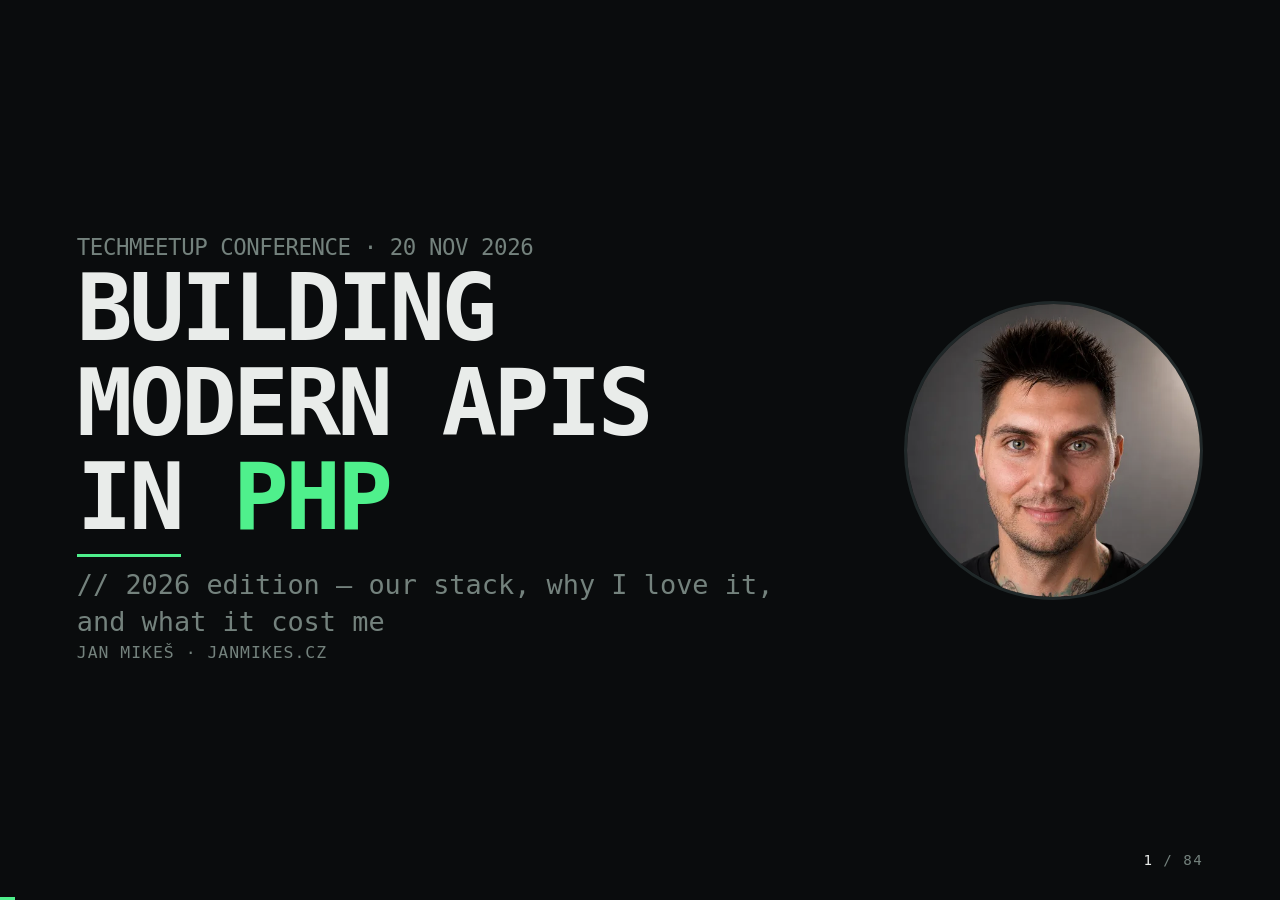
==== commit 586dfe89: "Deck: add "stateless anyway (supposed to be)" after the worker-mode slide Co-Authored-By: Claude Opu" ====
--- a/index.html
+++ b/index.html
@@ -1026,34 +1026,42 @@
   <aside class="notes-src">"Classic PHP is a speed puzzler who sweeps the whole puzzle back into the box after every single piece: boot, build the container, route, every request. <b>Worker mode just… keeps the table.</b>" One env variable.</aside>
 </section>
 
+<section class="slide s-statement">
+  <h3>WHY WORKER MODE MAKES PERFECT SENSE ON AN API</h3>
+  <h1>IT'S <mark>STATELESS</mark><br>ANYWAY.</h1>
+  <p class="after">(supposed to be.)</p>
+  <div class="act">act 2 · production</div>
+  <aside class="notes-src">"An API request carries everything it needs: the token, the parameters. No session, no cookie, nothing to remember between requests. So keeping the booted app in memory costs nothing." Then, slower: "<b>Supposed to be.</b>" Leave it hanging: the war story later is exactly where it wasn't.</aside>
+</section>
+
 <section class="slide">
   <h3 class="predict">PREDICT</h3>
   <h2>GET /api/v1/me</h2>
-  <pre class="term xl">classic   23.6 ms · 167 req/s
+  <pre class="term xl">classic   23.6 ms
 worker    <span class="am">?</span></pre>
   <div class="act">act 2 · production</div>
   <aside class="notes-src"><b>Hands up:</b> 2×? 5×? 10×?</aside>
 </section>
 
 <section class="slide">
-  <h3>REVEAL · p50 LATENCY</h3>
+  <h3>REVEAL · BENCHMARK · GET /api/v1/me · p50, ONE USER</h3>
   <pre class="term xl">classic   ████████████████████████  23.6 ms
 worker    ███                        <mark>3.0 ms</mark></pre>
-  <div class="big step">14×</div>
-  <p class="sub step">167 → 2,368 requests per second</p>
-  <div class="act">act 2 · production</div>
-  <aside class="notes-src"><b>Let it land.</b> Same image, same 4 CPUs, same DB. Only FRANKENPHP_WORKER differs.</aside>
-</section>
-
-<section class="slide">
-  <h3>PRODUCTION · LAST 30 DAYS · ~10M REQUESTS</h3>
+  <div class="big step">8×</div>
+  <p class="sub step">20.7 ms of framework boot, saved on every request</p>
+  <div class="act">act 2 · production</div>
+  <aside class="notes-src"><b>Let it land.</b> Local benchmark (benchmark/results/RESULTS.md): same image, same 4 CPUs, same DB, only FRANKENPHP_WORKER differs. One client, sequential, the small /me endpoint: the pure framework-boot saving. Bigger endpoints gain less (2–4×), because their time is SQL and JSON. Production numbers are on the next slide.</aside>
+</section>
+
+<section class="slide">
+  <h3>PRODUCTION · THE WHOLE WEBSITE + API · LAST 30 DAYS · ~10M REQUESTS</h3>
   <div class="numbers">
     <div><span class="n">23 ms</span><span>p50</span></div>
     <div><span class="n">115 ms</span><span>p95</span></div>
   </div>
-  <p class="why"><span class="arrow">→</span> that's worker mode. in production. right now.</p>
-  <div class="act">act 2 · production</div>
-  <aside class="notes-src">Source: Sentry, all transactions, 30 days to 19 Nov 2026.</aside>
+  <p class="why"><span class="arrow">→</span> worker mode in production: every page and every API call. 3 ms was the lightest API endpoint, in a benchmark.</p>
+  <div class="act">act 2 · production</div>
+  <aside class="notes-src">Source: Sentry, all transactions (website pages and API), 30 days to 19 Nov 2026.</aside>
 </section>
 
 <section class="slide s-image">
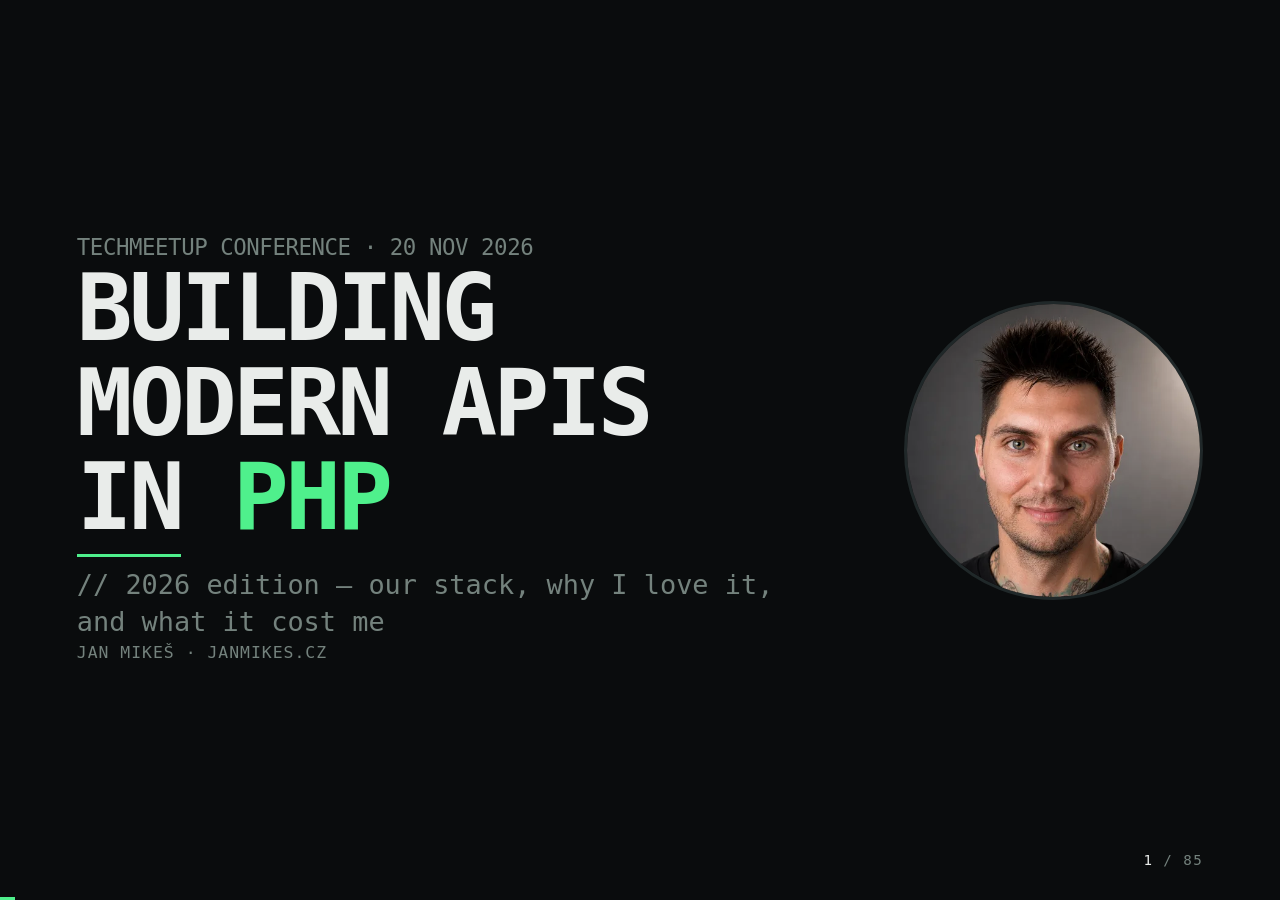
==== commit 5309e8bc: "Deck: add "observability: nothing different for the API" slide Same kernel, same handlers: Sentry, M" ====
--- a/index.html
+++ b/index.html
@@ -1028,10 +1028,9 @@
 
 <section class="slide s-statement">
   <h3>WHY WORKER MODE MAKES PERFECT SENSE ON AN API</h3>
-  <h1>IT'S <mark>STATELESS</mark><br>ANYWAY.</h1>
-  <p class="after">(supposed to be.)</p>
-  <div class="act">act 2 · production</div>
-  <aside class="notes-src">"An API request carries everything it needs: the token, the parameters. No session, no cookie, nothing to remember between requests. So keeping the booted app in memory costs nothing." Then, slower: "<b>Supposed to be.</b>" Leave it hanging: the war story later is exactly where it wasn't.</aside>
+  <h1>IT'S <mark class="bad">(SUPPOSED TO BE)</mark><br><mark>STATELESS</mark> ANYWAY.</h1>
+  <div class="act">act 2 · production</div>
+  <aside class="notes-src">"An API request carries everything it needs: the token, the parameters. No session, no cookie, nothing to remember between requests. So keeping the booted app in memory costs nothing." Read the red part with a wink: "<b>supposed to be</b>". Leave it hanging: the war story later is exactly where it wasn't.</aside>
 </section>
 
 <section class="slide">
@@ -1047,8 +1046,8 @@
   <h3>REVEAL · BENCHMARK · GET /api/v1/me · p50, ONE USER</h3>
   <pre class="term xl">classic   ████████████████████████  23.6 ms
 worker    ███                        <mark>3.0 ms</mark></pre>
-  <div class="big step">8×</div>
-  <p class="sub step">20.7 ms of framework boot, saved on every request</p>
+  <div class="big">8×</div>
+  <p class="sub">20.7 ms of framework boot, saved on every request</p>
   <div class="act">act 2 · production</div>
   <aside class="notes-src"><b>Let it land.</b> Local benchmark (benchmark/results/RESULTS.md): same image, same 4 CPUs, same DB, only FRANKENPHP_WORKER differs. One client, sequential, the small /me endpoint: the pure framework-boot saving. Bigger endpoints gain less (2–4×), because their time is SQL and JSON. Production numbers are on the next slide.</aside>
 </section>
@@ -1078,7 +1077,6 @@
 <!-- ===================== ACT 3 — LIVING WITH IT ===================== -->
 
 <section class="slide s-rule">
-  <h3>ACT 3</h3>
   <h1>LIVING<br>WITH IT</h1>
   <p class="agenda">measure · alert · fix in an afternoon</p>
   <div class="act">act 3 · living with it</div>
@@ -1096,6 +1094,22 @@
   </div>
   <div class="act">act 3 · living with it</div>
   <aside class="notes-src">Four layers, each answers one question.</aside>
+</section>
+
+<section class="slide">
+  <h3>OBSERVABILITY · WHAT'S DIFFERENT FOR THE API?</h3>
+  <h2><mark>NOTHING.</mark> IT'S THE SAME APP.</h2>
+  <div class="deflist">
+    <div><span class="k">Sentry</span>every request a transaction, every query a span</div>
+    <div><span class="k">Messenger</span>same handlers, same failure reports</div>
+    <div><span class="k">Grafana</span>same containers, nothing new to scrape</div>
+    <div><span class="k">API only</span><span class="dim">requests per token · ApiUsageSubscriber</span></div>
+  </div>
+  <p class="why"><span class="arrow">→</span> instrument the app once. the API is just another door into it.</p>
+  <div class="act">act 3 · living with it</div>
+  <aside class="notes-src">"People ask: how do you monitor the API? <b>The same way as the website.</b> It's the same kernel, the same handlers, the same database. Sentry's Symfony bundle hooks the kernel events, so an API call is a transaction like any page view, with its SQL spans. Messenger reports a failed command once, whether the web form or an API call sent it."
+  "The one thing that's API-only: an event subscriber counting requests per token, on kernel.terminate, after the response is gone. Because 'which client is calling what' is a question the website never had."
+  Real: config/packages/sentry.php (tracing, dbal spans, messenger), src/EventSubscriber/ApiUsageSubscriber.php.</aside>
 </section>
 
 <section class="slide">
